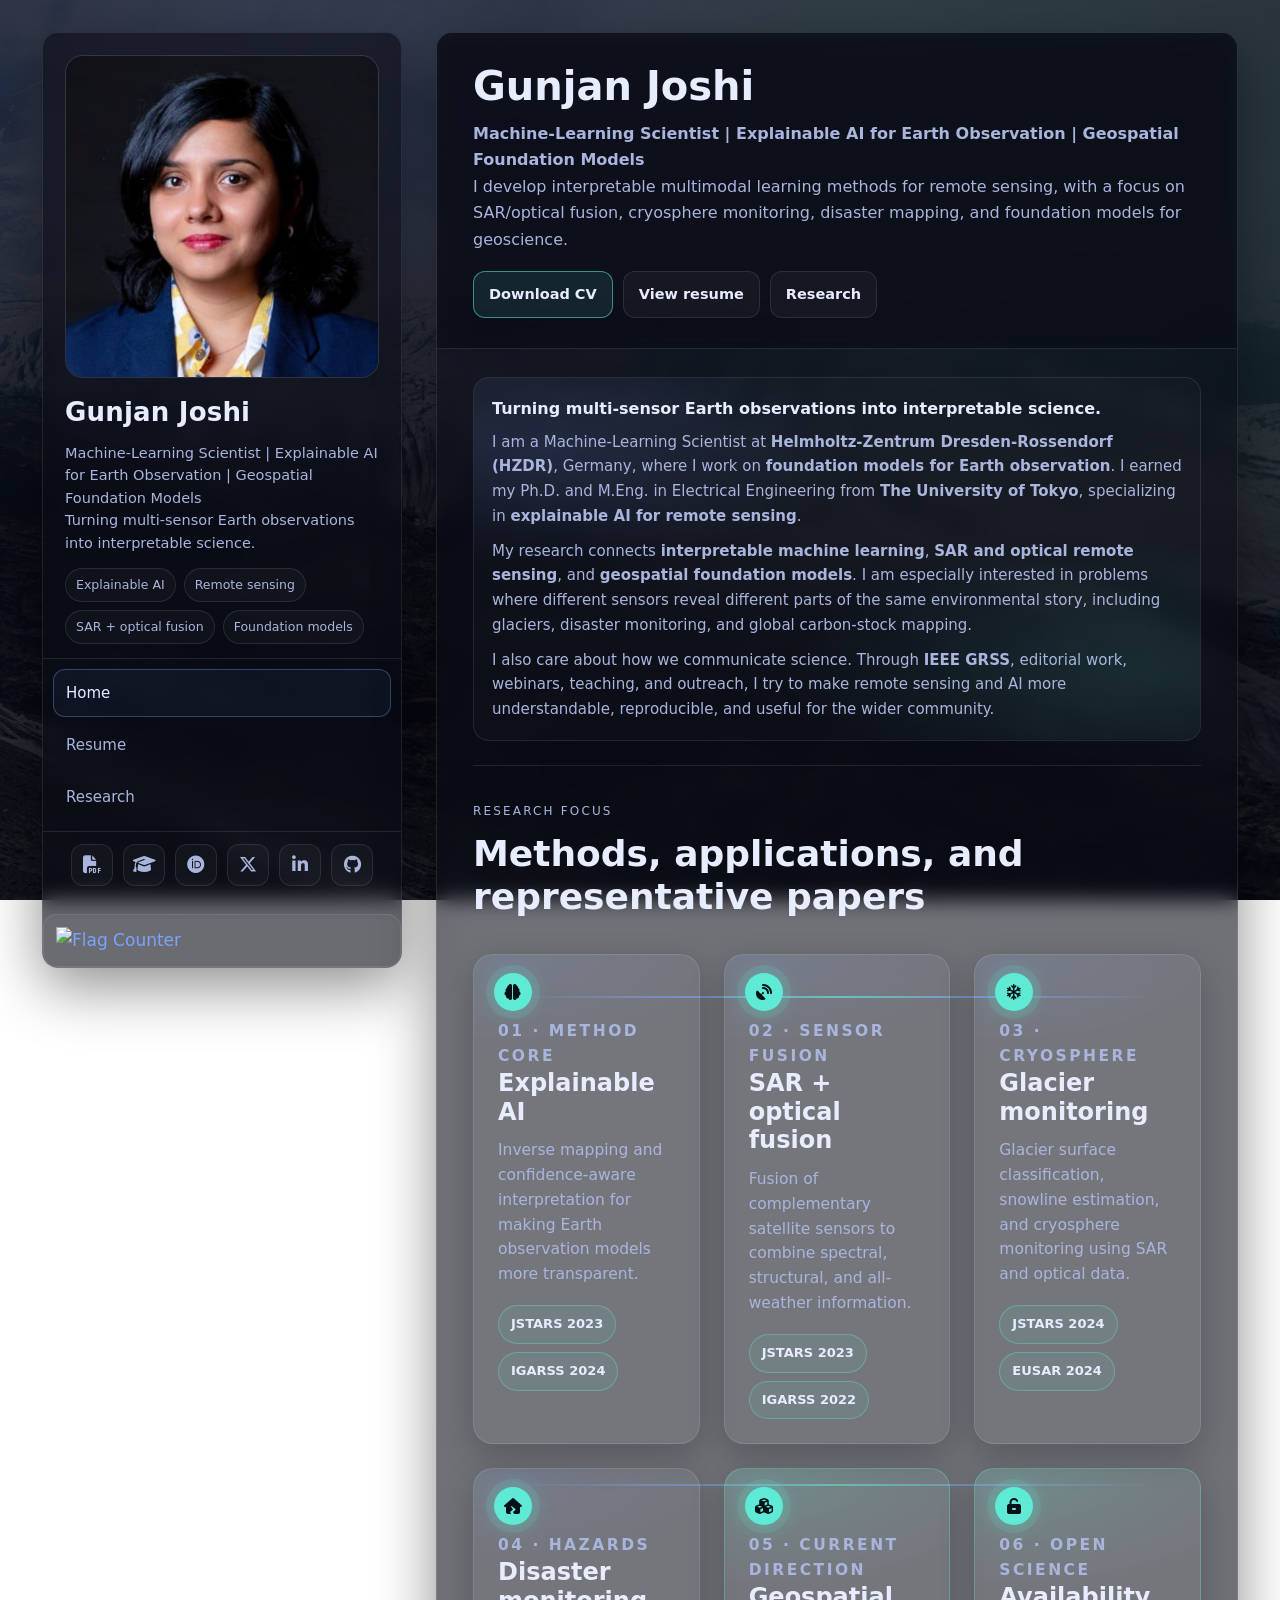
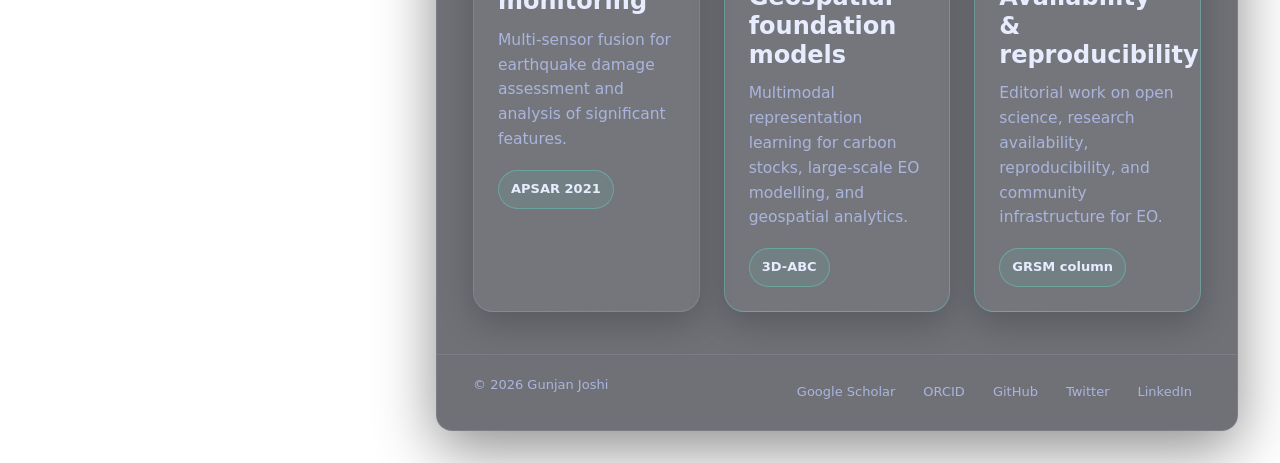
==== index.html @ 00350929 "Update experience section heading and content" ====
<!doctype html>
<html lang="en">
<head>
  <meta charset="utf-8"/>
  <meta name="viewport" content="width=device-width, initial-scale=1"/>
  <title>Gunjan Joshi</title>
  <meta name="description" content="Gunjan Joshi — Machine-learning scientist working on explainable AI, multimodal remote sensing, SAR/optical fusion, cryosphere monitoring, and geospatial foundation models."/>

  <meta property="og:type" content="website">
  <meta property="og:url" content="https://joshigunjan.github.io/">
  <meta property="og:title" content="Gunjan Joshi">
  <meta property="og:description" content="Machine-learning scientist at HZDR working on explainable AI, SAR/optical fusion, and geospatial foundation models for Earth observation.">
  <meta property="og:image" content="https://joshigunjan.github.io/assets/img/og-card.png">

  <meta name="twitter:card" content="summary_large_image">
  <meta name="twitter:title" content="Gunjan Joshi">
  <meta name="twitter:description" content="Explainable AI, SAR + optical fusion, and foundation models for Earth observation.">
  <meta name="twitter:image" content="https://joshigunjan.github.io/assets/img/og-card.png">
  <meta name="twitter:site" content="@gunjanjoshi882">

  <link rel="stylesheet" href="assets/css/style.css"/>

  <!-- Icons -->
    <link
  rel="stylesheet"
  href="https://cdnjs.cloudflare.com/ajax/libs/font-awesome/6.5.2/css/all.min.css"
  />

  <style>
    .side-links.icon-row {
      justify-content: center;
      gap: 10px;
    }

    .icon-btn.icon-only {
      width: 42px;
      height: 42px;
      padding: 0;
      justify-content: center;
      font-size: 18px;
    }

    .icon-btn.icon-only .sr-only {
      position: absolute;
      width: 1px;
      height: 1px;
      padding: 0;
      margin: -1px;
      overflow: hidden;
      clip: rect(0, 0, 0, 0);
      white-space: nowrap;
      border: 0;
    }
  </style>
</head>

<body>
  <div class="container">
    <div class="layout">

      <aside class="sidebar">
        <div class="side-top">
          <img class="avatar" src="assets/img/Gunjan-Joshi-2.png" alt="Gunjan Joshi profile photo"/>

          <h2 class="name">Gunjan Joshi</h2>

          <p class="tagline">
            Machine-Learning Scientist | Explainable AI for Earth Observation | Geospatial Foundation Models<br/>
            Turning multi-sensor Earth observations into interpretable science.
          </p>

          <div class="badges">
            <span class="badge">Explainable AI</span>
            <span class="badge">Remote sensing</span>
            <span class="badge">SAR + optical fusion</span>
            <span class="badge">Foundation models</span>
          </div>
        </div>

        <nav class="nav" aria-label="Primary">
          <a class="active" href="index.html">Home</a>
          <a href="resume.html">Resume</a>
          <a href="research.html">Research</a>
        </nav>

        <div class="side-links icon-row">
          <a class="icon-btn icon-only" href="assets/GunjanJoshi_CV.pdf" target="_blank" rel="noopener" aria-label="CV" title="CV">
            <i class="fa-solid fa-file-pdf" aria-hidden="true"></i>
            <span class="sr-only">CV</span>
          </a>

          <a class="icon-btn icon-only" href="https://scholar.google.com/citations?user=6i-Npr0AAAAJ&hl=en" target="_blank" rel="noopener" aria-label="Google Scholar" title="Google Scholar">
            <i class="fa-solid fa-graduation-cap" aria-hidden="true"></i>
            <span class="sr-only">Google Scholar</span>
          </a>

          <a class="icon-btn icon-only" href="https://orcid.org/0000-0001-6092-1408" target="_blank" rel="noopener" aria-label="ORCID" title="ORCID">
            <i class="fa-brands fa-orcid" aria-hidden="true"></i>
            <span class="sr-only">ORCID</span>
          </a>

          <a class="icon-btn icon-only" href="https://twitter.com/gunjanjoshi882" target="_blank" rel="noopener" aria-label="X / Twitter" title="X / Twitter">
            <i class="fa-brands fa-x-twitter" aria-hidden="true"></i>
            <span class="sr-only">X / Twitter</span>
          </a>

          <a class="icon-btn icon-only" href="https://www.linkedin.com/in/gunjan-joshi-793603197/" target="_blank" rel="noopener" aria-label="LinkedIn" title="LinkedIn">
            <i class="fa-brands fa-linkedin-in" aria-hidden="true"></i>
            <span class="sr-only">LinkedIn</span>
          </a>

          <a class="icon-btn icon-only" href="https://github.com/joshigunjan" target="_blank" rel="noopener" aria-label="GitHub" title="GitHub">
            <i class="fa-brands fa-github" aria-hidden="true"></i>
            <span class="sr-only">GitHub</span>
          </a>
        </div>

        <!-- Flag counter retained -->
        <div style="margin-top:10px; padding:12px; border-radius:14px; border:1px solid var(--border); background:rgba(255,255,255,.03); overflow:auto;">
          <a href="https://info.flagcounter.com/4ujz" target="_blank" rel="noopener">
            <img
              src="https://s05.flagcounter.com/count2/4ujz/bg_13151F/txt_D6D6D6/border_13151F/columns_4/maxflags_30/viewers_0/labels_0/pageviews_0/flags_0/percent_0/"
              alt="Flag Counter"
              style="display:block; border:0; max-width:100%; height:auto;"
            >
          </a>
        </div>
      </aside>

      <main class="main">
        <header class="header">
          <h1>Gunjan Joshi</h1>

          <p>
            <strong>Machine-Learning Scientist | Explainable AI for Earth Observation | Geospatial Foundation Models</strong><br/>
            I develop interpretable multimodal learning methods for remote sensing, with a focus on SAR/optical fusion, cryosphere monitoring, disaster mapping, and foundation models for geoscience.
          </p>

          <div class="actions">
            <a class="btn primary" href="assets/GunjanJoshi_CV.pdf" target="_blank" rel="noopener">Download CV</a>
            <a class="btn" href="resume.html">View resume</a>
            <a class="btn" href="research.html">Research</a>
          </div>
        </header>

        <div class="content">

          <div class="quote">
            <p class="q">Turning multi-sensor Earth observations into interpretable science.</p>

            <p class="sub" style="margin:0 0 10px 0">
              I am a Machine-Learning Scientist at <strong>Helmholtz-Zentrum Dresden-Rossendorf (HZDR)</strong>, Germany, where I work on
              <strong>foundation models for Earth observation</strong>. I earned my Ph.D. and M.Eng. in Electrical Engineering from
              <strong>The University of Tokyo</strong>, specializing in <strong>explainable AI for remote sensing</strong>.
            </p>

            <p class="sub" style="margin:0 0 10px 0">
              My research connects <strong>interpretable machine learning</strong>, <strong>SAR and optical remote sensing</strong>,
              and <strong>geospatial foundation models</strong>. I am especially interested in problems where different sensors reveal
              different parts of the same environmental story, including glaciers, disaster monitoring, and global carbon-stock mapping.
            </p>

            <p class="sub" style="margin:0">
              I also care about how we communicate science. Through <strong>IEEE GRSS</strong>, editorial work, webinars, teaching,
              and outreach, I try to make remote sensing and AI more understandable, reproducible, and useful for the wider community.
            </p>
          </div>

          <div class="hr"></div>

         <section class="experience-section" aria-labelledby="experience-title">
<div class="section-heading-row">
  <div>
    <p class="kicker">Research focus</p>
    <h2 id="experience-title" class="section-title-sm">
      Methods, applications, and representative papers
    </h2>
  </div>
</div>

  <div class="research-flow">

    <article class="research-node">
      <div class="node-icon">
        <i class="fa-solid fa-brain" aria-hidden="true"></i>
      </div>
      <p class="experience-step">01 · Method core</p>
      <h3>Explainable AI</h3>
      <p>
        Inverse mapping and confidence-aware interpretation for making Earth observation models more transparent.
      </p>
      <div class="paper-links">
        <a href="https://doi.org/10.1109/JSTARS.2023.3308049" target="_blank" rel="noopener">JSTARS 2023</a>
        <a href="https://doi.org/10.1109/IGARSS53475.2024.10640643" target="_blank" rel="noopener">IGARSS 2024</a>
      </div>
    </article>

    <article class="research-node">
      <div class="node-icon">
        <i class="fa-solid fa-satellite-dish" aria-hidden="true"></i>
      </div>
      <p class="experience-step">02 · Sensor fusion</p>
      <h3>SAR + optical fusion</h3>
      <p>
        Fusion of complementary satellite sensors to combine spectral, structural, and all-weather information.
      </p>
      <div class="paper-links">
        <a href="https://doi.org/10.1109/JSTARS.2023.3247788" target="_blank" rel="noopener">JSTARS 2023</a>
        <a href="https://doi.org/10.1109/IGARSS46834.2022.9884409" target="_blank" rel="noopener">IGARSS 2022</a>
      </div>
    </article>

    <article class="research-node">
      <div class="node-icon">
        <i class="fa-regular fa-snowflake" aria-hidden="true"></i>
      </div>
      <p class="experience-step">03 · Cryosphere</p>
      <h3>Glacier monitoring</h3>
      <p>
        Glacier surface classification, snowline estimation, and cryosphere monitoring using SAR and optical data.
      </p>
      <div class="paper-links">
        <a href="https://doi.org/10.1109/JSTARS.2024.3454789" target="_blank" rel="noopener">JSTARS 2024</a>
        <a href="https://ieeexplore.ieee.org/document/10659607" target="_blank" rel="noopener">EUSAR 2024</a>
      </div>
    </article>

    <article class="research-node">
      <div class="node-icon">
        <i class="fa-solid fa-house-crack" aria-hidden="true"></i>
      </div>
      <p class="experience-step">04 · Hazards</p>
      <h3>Disaster monitoring</h3>
      <p>
        Multi-sensor fusion for earthquake damage assessment and analysis of significant features.
      </p>
      <div class="paper-links">
        <a href="https://doi.org/10.1109/APSAR52370.2021.9688438" target="_blank" rel="noopener">APSAR 2021</a>
      </div>
    </article>

    <article class="research-node featured">
      <div class="node-icon">
        <i class="fa-solid fa-cubes" aria-hidden="true"></i>
      </div>
      <p class="experience-step">05 · Current direction</p>
      <h3>Geospatial foundation models</h3>
      <p>
        Multimodal representation learning for carbon stocks, large-scale EO modelling, and geospatial analytics.
      </p>
      <div class="paper-links">
        <a href="https://doi.org/10.1109/IGARSS55030.2025.11242519" target="_blank" rel="noopener">3D-ABC</a>
      </div>
    </article>

    <article class="research-node featured">
      <div class="node-icon">
        <i class="fa-solid fa-unlock-keyhole" aria-hidden="true"></i>
      </div>
      <p class="experience-step">06 · Open science</p>
      <h3>Availability & reproducibility</h3>
      <p>
        Editorial work on open science, research availability, reproducibility, and community infrastructure for EO.
      </p>
      <div class="paper-links">
        <a href="https://ieeexplore.ieee.org/stamp/stamp.jsp?arnumber=11489089" target="_blank" rel="noopener">GRSM column</a>
      </div>
    </article>

  </div>
</section>

        </div>

        <div class="footer">
          <span>© 2026 Gunjan Joshi</span>

          <div class="links">
            <a href="https://scholar.google.com/citations?user=6i-Npr0AAAAJ&hl=en" target="_blank" rel="noopener">Google Scholar</a>
            <a href="https://orcid.org/0000-0001-6092-1408" target="_blank" rel="noopener">ORCID</a>
            <a href="https://github.com/joshigunjan" target="_blank" rel="noopener">GitHub</a>
            <a href="https://twitter.com/gunjanjoshi882" target="_blank" rel="noopener">Twitter</a>
            <a href="https://www.linkedin.com/in/gunjan-joshi-793603197/" target="_blank" rel="noopener">LinkedIn</a>
          </div>
        </div>
      </main>

    </div>
  </div>

  <script src="assets/js/main.js"></script>
</body>
</html>
---- assets/css/style.css ----
:root{
  --bg:#0b1020;
  --text:#e7ecff;
  --muted:#aab5dd;
  --card: rgba(255,255,255,.03);
  --border: rgba(231,236,255,.10);

  /* Current site accents */
  --accent:#7aa2ff;   /* blue */
  --accent2:#5eead4;  /* teal */
  --shadow: 0 18px 60px rgba(0,0,0,.45);
  --radius:16px;
}

*{box-sizing:border-box}
html{scroll-behavior:smooth}

body{
  margin:0;
  font-family: ui-sans-serif, system-ui, -apple-system, Segoe UI, Roboto, Helvetica, Arial;
  color:var(--text);
  font-size:17px;
  line-height:1.6;

  /* Background image + dark overlay */
  background:
    radial-gradient(1200px 800px at 25% 10%, rgba(122,162,255,.18), transparent 55%),
    radial-gradient(1000px 800px at 80% 20%, rgba(94,234,212,.14), transparent 60%),
    linear-gradient(rgba(5,7,15,.84), rgba(5,7,15,.86)),
    url("../img/aerial-shot-swiss-alps.jpg");

  background-size: cover;
  background-position: center;
  background-attachment: fixed;
}

a{color:var(--accent); text-decoration:none}
a:hover{color:var(--text)}
small{color:var(--muted)}

.container{
  max-width: 1500px;
  margin: 0 auto;
  padding: 32px 42px;
}

.layout{
  display:grid;
  grid-template-columns: 360px minmax(0, 1fr);
  gap: 34px;
  align-items:start;
}

/* Mobile layout + fix the stacking/blur inconsistency */
@media (max-width: 980px){
  body{background-attachment: scroll;}
  .container{padding: 18px;}
  .layout{grid-template-columns: 1fr}

  .main{
    position: relative;
    z-index: 2;
    background: rgba(10,12,22,.72);
  }

  .sidebar{
    position: sticky;
    z-index: 1;
  }
}

.sidebar{
  position: sticky;
  top: 18px;
  border:1px solid var(--border);
  background: rgba(10,12,22,.62);
  -webkit-backdrop-filter: blur(10px);
  backdrop-filter: blur(10px);
  border-radius: var(--radius);
  box-shadow: var(--shadow);
  overflow:hidden;
}

.side-top{
  padding: 22px 22px 14px 22px;
  border-bottom: 1px solid var(--border);
}

.avatar{
  width: 100%;
  border-radius: 18px;
  border: 1px solid var(--border);
  background: rgba(255,255,255,.03);
  display:block;
}

.name{
  margin: 14px 0 0 0;
  font-size: 26px;
  letter-spacing: .2px;
}

.tagline{
  margin: 8px 0 0 0;
  color: var(--muted);
  font-size: 14.5px;
  line-height:1.55;
}

.badges{
  margin-top: 14px;
  display:flex;
  flex-wrap:wrap;
  gap: 8px;
}

.badge{
  font-size: 12.5px;
  padding: 6px 10px;
  border-radius: 999px;
  border:1px solid var(--border);
  color: var(--muted);
  background: rgba(255,255,255,.03);
}

.nav{
  display:flex;
  flex-direction:column;
  padding: 10px;
  gap: 4px;
}

.nav a{
  padding: 11px 12px;
  border-radius: 12px;
  color: var(--muted);
  border:1px solid transparent;
  font-size:15px;
}

.nav a.active,
.nav a:hover{
  color: var(--text);
  border-color: rgba(122,162,255,.35);
  background: rgba(122,162,255,.06);
}

.side-links{
  padding: 12px 16px 18px 16px;
  border-top:1px solid var(--border);
  display:flex;
  flex-wrap:wrap;
  gap:10px;
  align-items:center;
  justify-content:space-between;
}

.side-links.icon-row{
  justify-content:center;
  gap:10px;
}

.icon-btn{
  display:inline-flex;
  align-items:center;
  gap:8px;
  padding: 9px 10px;
  border-radius: 12px;
  border:1px solid var(--border);
  background: rgba(255,255,255,.03);
  color: var(--muted);
  font-size: 13px;
}

.icon-btn:hover{
  color:var(--text);
  border-color: rgba(122,162,255,.35);
  background: rgba(122,162,255,.06);
}

.icon-btn.icon-only{
  width:42px;
  height:42px;
  padding:0;
  justify-content:center;
  font-size:18px;
}

.icon-btn.icon-only .sr-only{
  position:absolute;
  width:1px;
  height:1px;
  padding:0;
  margin:-1px;
  overflow:hidden;
  clip:rect(0, 0, 0, 0);
  white-space:nowrap;
  border:0;
}

.main{
  border:1px solid var(--border);
  background: rgba(10,12,22,.58);
  -webkit-backdrop-filter: blur(10px);
  backdrop-filter: blur(10px);
  border-radius: var(--radius);
  box-shadow: var(--shadow);
  overflow:hidden;
}

.header{
  padding: 30px 36px;
  border-bottom: 1px solid var(--border);
  background: rgba(10,12,22,.35);
  -webkit-backdrop-filter: blur(10px);
  backdrop-filter: blur(10px);
}

.header h1{
  margin:0;
  font-size: 40px;
  line-height:1.15;
}

.header p{
  margin: 12px 0 0 0;
  color: var(--muted);
  max-width: 82ch;
  font-size:16px;
  line-height:1.65;
}

.actions{
  margin-top: 18px;
  display:flex;
  flex-wrap:wrap;
  gap:10px;
}

.btn{
  display:inline-flex;
  align-items:center;
  justify-content:center;
  padding: 11px 15px;
  border-radius: 12px;
  border: 1px solid var(--border);
  color: var(--text);
  background: rgba(255,255,255,.04);
  font-weight: 700;
  font-size: 14.5px;
}

.btn.primary{
  border-color: rgba(94,234,212,.55);
  background: rgba(94,234,212,.10);
}

.btn:hover{transform: translateY(-1px)}
.btn:active{transform: translateY(0)}

.content{
  padding: 28px 36px 38px 36px;
}

.section-title{
  font-size: 30px;
  margin: 0;
  color: var(--text);
  letter-spacing: .2px;
}

.kicker{
  color: var(--muted);
  font-size: 12px;
  letter-spacing: .18em;
  text-transform: uppercase;
}

.hr{
  border:0;
  border-top: 1px solid var(--border);
  margin: 24px 0;
}

/* Resume header row */
.resume-top{
  display:flex;
  align-items:flex-start;
  justify-content:space-between;
  gap: 12px;
  flex-wrap:wrap;
  margin-bottom: 12px;
}

/* Legacy two-column resume grid */
.resume-grid{
  display:grid;
  grid-template-columns: 1fr 1fr;
  gap: 34px;
  align-items:start;
}

@media (max-width: 980px){
  .resume-grid{grid-template-columns: 1fr}
}

.block h2{
  font-size: 30px;
  margin: 18px 0 12px 0;
}

.timeline{
  position: relative;
  padding-left: 18px;
}

.timeline:before{
  content:"";
  position:absolute;
  left: 6px;
  top: 6px;
  bottom: 6px;
  width: 1px;
  background: rgba(255,255,255,.18);
}

.item{
  position: relative;
  padding-left: 22px;
  margin: 18px 0 26px 0;
}

.dot{
  position:absolute;
  left: -2px;
  top: 6px;
  width: 12px;
  height: 12px;
  border-radius: 999px;
  background: var(--accent2);
  box-shadow: 0 0 0 6px rgba(94,234,212,.10);
}

.role{
  margin: 0;
  font-size: 15px;
  letter-spacing: .06em;
  text-transform: uppercase;
  color: var(--accent2);
  font-weight: 800;
}

.date{
  display:inline-block;
  margin-top: 10px;
  padding: 6px 10px;
  border-radius: 10px;
  background: rgba(255,255,255,.06);
  border: 1px solid rgba(255,255,255,.10);
  color: var(--text);
  font-size: 13px;
  font-weight: 700;
}

.desc{
  margin: 12px 0 0 0;
  color: var(--text);
  font-size: 15px;
}

.desc em{
  color: var(--text);
  font-style: italic;
  font-weight: 600;
}

.muted{color: var(--muted);}
.label{color: var(--text); font-weight: 800;}
.subtle{color: var(--muted); font-size: 14px;}

.bullets{
  margin: 10px 0 0 18px;
  color: var(--text);
}

.bullets li{
  margin: 6px 0;
  color: var(--text);
}

.bullets li span{color: var(--muted);}

.footer{
  padding: 20px 36px;
  border-top:1px solid var(--border);
  color: var(--muted);
  font-size: 13px;
  display:flex;
  justify-content:space-between;
  gap: 10px;
  flex-wrap:wrap;
}

.footer .links{
  display:flex;
  gap: 10px;
  flex-wrap:wrap;
  align-items:center;
}

.footer .links a{
  color: var(--muted);
  border:1px solid transparent;
  padding: 6px 8px;
  border-radius: 10px;
}

.footer .links a:hover{
  color: var(--text);
  border-color: rgba(122,162,255,.30);
  background: rgba(122,162,255,.06);
}

/* Filter chips for research */
.chip{
  cursor:pointer;
  user-select:none;
  padding: 10px 14px;
  border-radius: 999px;
  border: 1px solid var(--border);
  color: var(--muted);
  background: rgba(255,255,255,.03);
  font-weight: 800;
  font-size: 13px;
}

.chip.active{
  color: var(--text);
  border-color: rgba(94,234,212,.55);
  background: rgba(94,234,212,.10);
}

/* Resume layout updates */
.resume-stack{
  display:flex;
  flex-direction:column;
  gap: 22px;
}

.section-block{
  padding-top: 6px;
}

.section-block h2{
  font-size: 30px;
  margin: 12px 0 12px 0;
}

/* Tabs */
.tabbar{
  display:flex;
  flex-wrap:wrap;
  gap: 10px;
  margin: 10px 0 14px 0;
}

.tab{
  cursor:pointer;
  user-select:none;
  padding: 10px 14px;
  border-radius: 999px;
  border: 1px solid var(--border);
  color: var(--muted);
  background: rgba(255,255,255,.03);
  font-weight: 800;
  font-size: 13px;
}

.tab.active{
  color: var(--text);
  border-color: rgba(94,234,212,.55);
  background: rgba(94,234,212,.10);
}

/* Pop-out pills/cards */
.pillgrid{
  display:grid;
  grid-template-columns: repeat(2, minmax(0, 1fr));
  gap: 12px;
}

@media (max-width: 820px){
  .pillgrid{grid-template-columns: 1fr}
}

.pill{
  border: 1px solid var(--border);
  background: rgba(255,255,255,.03);
  border-radius: 14px;
  padding: 12px 12px;
  transition: transform .15s ease, border-color .15s ease, background .15s ease, box-shadow .15s ease;
}

.pill:hover{
  transform: translateY(-3px);
  border-color: rgba(122,162,255,.35);
  background: rgba(122,162,255,.06);
  box-shadow: 0 12px 36px rgba(0,0,0,.35);
}

.pill-title{
  margin: 0 0 4px 0;
  font-weight: 900;
  color: var(--text);
  font-size: 14px;
}

.pill-meta{
  margin: 0;
  color: var(--muted);
  font-size: 13px;
}

/* Home page intro block */
.quote{
  border: 1px solid var(--border);
  background: rgba(255,255,255,.02);
  border-radius: 16px;
  padding: 18px 18px;
  position: relative;
  overflow:hidden;
}

.quote:before{
  content:"";
  position:absolute;
  inset:-2px;
  background: radial-gradient(600px 220px at 10% 20%, rgba(122,162,255,.16), transparent 55%),
              radial-gradient(600px 220px at 90% 80%, rgba(94,234,212,.12), transparent 60%);
  opacity: .9;
  pointer-events:none;
}

.quote > *{position:relative}

.quote .q{
  margin:0 0 8px 0;
  font-size: 16px;
  color: var(--text);
  font-weight: 800;
}

.quote .sub{
  margin: 8px 0 0 0;
  color: var(--muted);
  font-size: 15px;
  line-height:1.65;
}

/* KPI cards */
.kpi{
  display:grid;
  grid-template-columns: repeat(3, minmax(0,1fr));
  gap: 12px;
  margin-top: 14px;
}

@media (max-width: 900px){
  .kpi{grid-template-columns: 1fr}
}

.kpi .pill{padding: 14px 14px;}

.kpi .num{
  margin:0;
  font-size: 20px;
  font-weight: 900;
  letter-spacing:.2px;
}

.kpi .lbl{
  margin: 4px 0 0 0;
  color: var(--muted);
  font-size: 13px;
}

/* Diagram */
.diagram-wrap{
  margin: 12px 0 16px 0;
  border: 1px solid var(--border);
  background: rgba(255,255,255,.02);
  border-radius: 16px;
  overflow:hidden;
}

.diagram-wrap img{
  display:block;
  width: 100%;
  height: auto;
}

.diagram-cap{
  padding: 10px 12px 12px 12px;
  color: var(--muted);
  font-size: 13px;
  border-top: 1px solid var(--border);
}

/* Publications */
.me{
  color: var(--accent2);
  font-weight: 900;
}

.pub-authors{
  margin:0 0 6px 0;
  font-size: 13px;
  color: var(--muted);
}

.pub-mini-sep{
  color: var(--muted);
  font-weight: 600;
}

.pub-mini{
  font-size: 12px;
  font-weight: 700;
  color: var(--accent2);
  text-decoration: none;
  border: 1px solid rgba(231,236,255,0.14);
  padding: 2px 8px;
  border-radius: 999px;
  margin-left: 6px;
  background: rgba(255,255,255,0.02);
}

.pub-mini:hover{
  text-decoration: underline;
}

/* =========================================================
   Research threads / connected paper cards
   ========================================================= */

.section-heading-row{
  display:flex;
  align-items:flex-end;
  justify-content:space-between;
  gap:18px;
  margin-bottom:22px;
}

.section-title-sm{
  margin:4px 0 0 0;
  font-size:36px;
  line-height:1.18;
  max-width:760px;
}

.section-note{
  margin:0;
  max-width:40ch;
  color:var(--muted);
  font-size:16px;
  line-height:1.6;
}

.experience-section{
  margin-top:4px;
}

.research-flow{
  position:relative;
  display:grid;
  grid-template-columns:repeat(3, minmax(0, 1fr));
  gap:24px;
  padding:14px 0 4px 0;
}

/* Main connection spine */
.research-flow::before{
  content:"";
  position:absolute;
  left:8%;
  right:8%;
  top:56px;
  height:2px;
  background:linear-gradient(
    90deg,
    rgba(122,162,255,.05),
    rgba(122,162,255,.55),
    rgba(94,234,212,.65),
    rgba(122,162,255,.55),
    rgba(122,162,255,.05)
  );
  z-index:0;
}

/* Second-row connection spine */
.research-flow::after{
  content:"";
  position:absolute;
  left:8%;
  right:8%;
  top:calc(50% + 56px);
  height:2px;
  background:linear-gradient(
    90deg,
    rgba(122,162,255,.05),
    rgba(122,162,255,.45),
    rgba(94,234,212,.55),
    rgba(122,162,255,.45),
    rgba(122,162,255,.05)
  );
  z-index:0;
}

.research-node{
  position:relative;
  z-index:1;
  min-height:310px;
  border:1px solid rgba(231,236,255,.12);
  background:
    radial-gradient(420px 180px at 15% 0%, rgba(122,162,255,.12), transparent 52%),
    rgba(255,255,255,.035);
  border-radius:20px;
  padding:64px 24px 24px 24px;
  box-shadow:0 12px 34px rgba(0,0,0,.22);
  transition:transform .18s ease, border-color .18s ease, background .18s ease, box-shadow .18s ease;
}

.research-node:hover{
  transform:translateY(-4px);
  border-color:rgba(94,234,212,.45);
  background:
    radial-gradient(420px 180px at 15% 0%, rgba(94,234,212,.15), transparent 52%),
    rgba(255,255,255,.045);
  box-shadow:0 18px 44px rgba(0,0,0,.34);
}

.research-node.featured{
  border-color:rgba(94,234,212,.30);
  background:
    radial-gradient(480px 220px at 18% 0%, rgba(94,234,212,.16), transparent 54%),
    rgba(255,255,255,.04);
}

.node-icon{
  position:absolute;
  top:18px;
  left:20px;
  width:38px;
  height:38px;
  border-radius:999px;
  display:flex;
  align-items:center;
  justify-content:center;
  color:#061018;
  background:var(--accent2);
  box-shadow:
    0 0 0 8px rgba(94,234,212,.12),
    0 0 22px rgba(94,234,212,.30);
  font-size:16px;
}

.experience-step{
  margin:0 0 10px 0;
  color:var(--accent2);
  font-size:11.5px;
  letter-spacing:.16em;
  text-transform:uppercase;
  font-weight:900;
}

.research-node h3{
  margin:0 0 12px 0;
  color:var(--text);
  font-size:24px;
  line-height:1.2;
}

.research-node p{
  margin:0;
  color:var(--muted);
  font-size:15.5px;
  line-height:1.6;
}

.paper-links{
  display:flex;
  flex-wrap:wrap;
  gap:8px;
  margin-top:18px;
}

.paper-links a{
  display:inline-flex;
  align-items:center;
  padding:8px 12px;
  border-radius:999px;
  border:1px solid rgba(94,234,212,.34);
  background:rgba(94,234,212,.08);
  color:var(--text);
  font-size:13px;
  font-weight:800;
}

.paper-links a:hover{
  border-color:rgba(94,234,212,.60);
  background:rgba(94,234,212,.15);
  color:var(--text);
}

/* Mobile layout */
@media (max-width:980px){
  .section-heading-row{
    align-items:flex-start;
    flex-direction:column;
  }

  .section-note{
    max-width:100%;
  }

  .research-flow{
    grid-template-columns:1fr;
    gap:18px;
    padding-left:18px;
  }

  .research-flow::before{
    left:7px;
    right:auto;
    top:24px;
    bottom:24px;
    width:2px;
    height:auto;
    background:linear-gradient(
      180deg,
      rgba(122,162,255,.45),
      rgba(94,234,212,.65),
      rgba(122,162,255,.45)
    );
  }

  .research-flow::after{
    display:none;
  }

  .research-node{
    min-height:auto;
  }

  .node-icon{
    left:-18px;
    top:24px;
  }
}
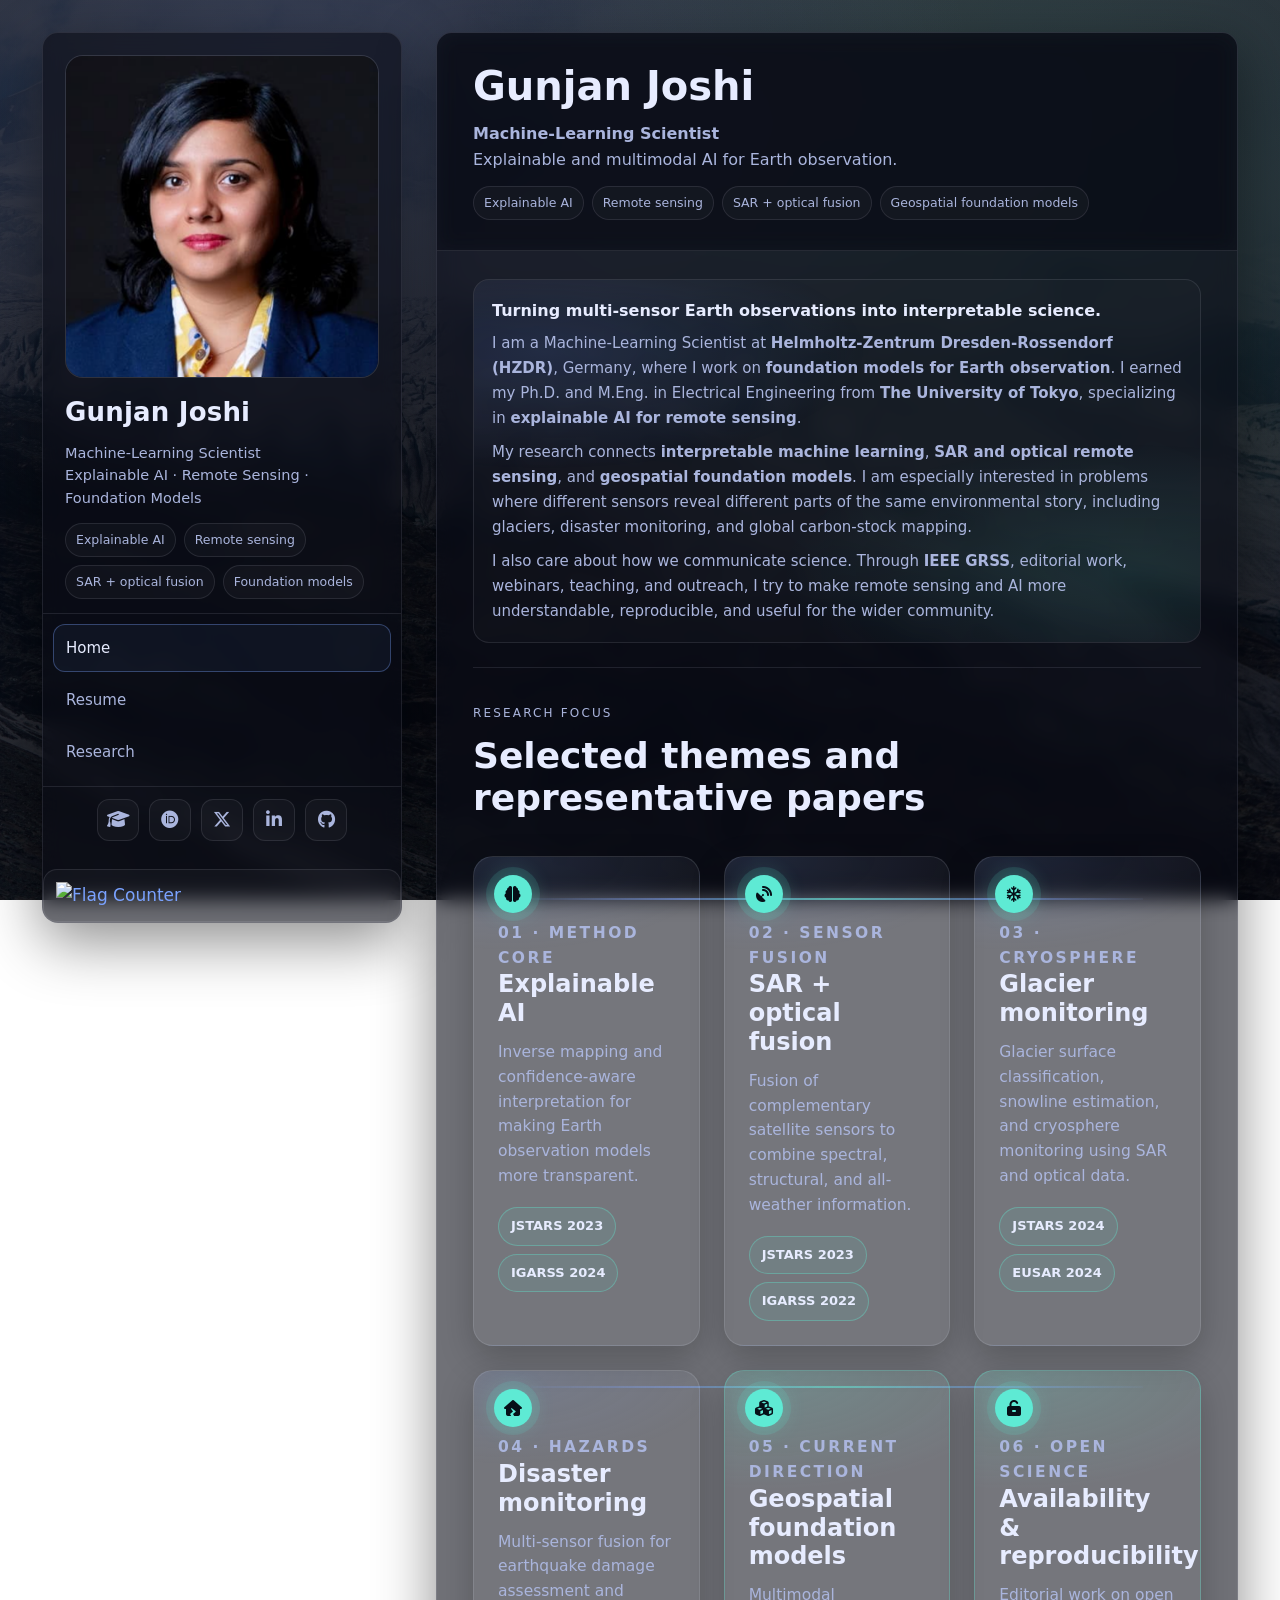
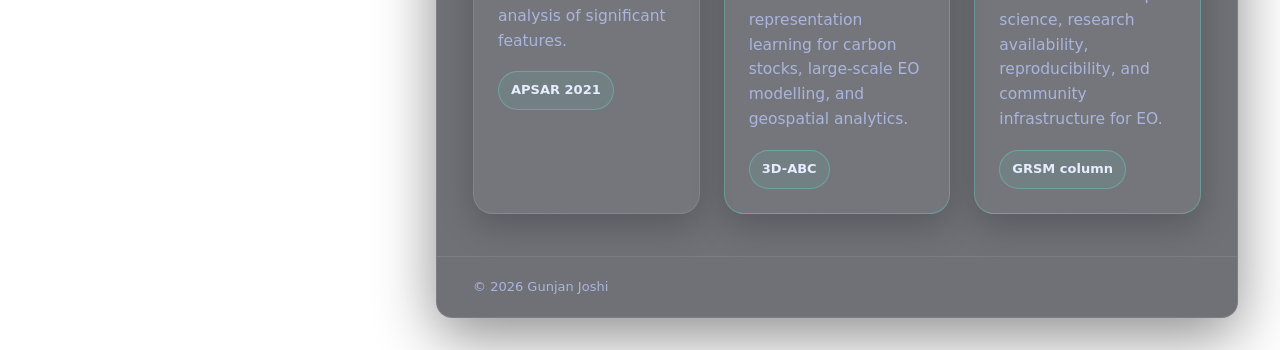
==== commit 40a90de8: "Refactor index.html for improved content and layout Updated the content and structure of the index.h" ====
--- a/index.html
+++ b/index.html
@@ -21,37 +21,10 @@
   <link rel="stylesheet" href="assets/css/style.css"/>
 
   <!-- Icons -->
-    <link
-  rel="stylesheet"
-  href="https://cdnjs.cloudflare.com/ajax/libs/font-awesome/6.5.2/css/all.min.css"
+  <link
+    rel="stylesheet"
+    href="https://cdnjs.cloudflare.com/ajax/libs/font-awesome/6.5.2/css/all.min.css"
   />
-
-  <style>
-    .side-links.icon-row {
-      justify-content: center;
-      gap: 10px;
-    }
-
-    .icon-btn.icon-only {
-      width: 42px;
-      height: 42px;
-      padding: 0;
-      justify-content: center;
-      font-size: 18px;
-    }
-
-    .icon-btn.icon-only .sr-only {
-      position: absolute;
-      width: 1px;
-      height: 1px;
-      padding: 0;
-      margin: -1px;
-      overflow: hidden;
-      clip: rect(0, 0, 0, 0);
-      white-space: nowrap;
-      border: 0;
-    }
-  </style>
 </head>
 
 <body>
@@ -65,8 +38,8 @@
           <h2 class="name">Gunjan Joshi</h2>
 
           <p class="tagline">
-            Machine-Learning Scientist | Explainable AI for Earth Observation | Geospatial Foundation Models<br/>
-            Turning multi-sensor Earth observations into interpretable science.
+            Machine-Learning Scientist<br/>
+            Explainable AI · Remote Sensing · Foundation Models
           </p>
 
           <div class="badges">
@@ -84,11 +57,6 @@
         </nav>
 
         <div class="side-links icon-row">
-          <a class="icon-btn icon-only" href="assets/GunjanJoshi_CV.pdf" target="_blank" rel="noopener" aria-label="CV" title="CV">
-            <i class="fa-solid fa-file-pdf" aria-hidden="true"></i>
-            <span class="sr-only">CV</span>
-          </a>
-
           <a class="icon-btn icon-only" href="https://scholar.google.com/citations?user=6i-Npr0AAAAJ&hl=en" target="_blank" rel="noopener" aria-label="Google Scholar" title="Google Scholar">
             <i class="fa-solid fa-graduation-cap" aria-hidden="true"></i>
             <span class="sr-only">Google Scholar</span>
@@ -132,14 +100,15 @@
           <h1>Gunjan Joshi</h1>
 
           <p>
-            <strong>Machine-Learning Scientist | Explainable AI for Earth Observation | Geospatial Foundation Models</strong><br/>
-            I develop interpretable multimodal learning methods for remote sensing, with a focus on SAR/optical fusion, cryosphere monitoring, disaster mapping, and foundation models for geoscience.
+            <strong>Machine-Learning Scientist</strong><br/>
+            Explainable and multimodal AI for Earth observation.
           </p>
 
-          <div class="actions">
-            <a class="btn primary" href="assets/GunjanJoshi_CV.pdf" target="_blank" rel="noopener">Download CV</a>
-            <a class="btn" href="resume.html">View resume</a>
-            <a class="btn" href="research.html">Research</a>
+          <div class="badges" style="margin-top:12px">
+            <span class="badge">Explainable AI</span>
+            <span class="badge">Remote sensing</span>
+            <span class="badge">SAR + optical fusion</span>
+            <span class="badge">Geospatial foundation models</span>
           </div>
         </header>
 
@@ -168,120 +137,112 @@
 
           <div class="hr"></div>
 
-         <section class="experience-section" aria-labelledby="experience-title">
-<div class="section-heading-row">
-  <div>
-    <p class="kicker">Research focus</p>
-    <h2 id="experience-title" class="section-title-sm">
-      Methods, applications, and representative papers
-    </h2>
-  </div>
-</div>
-
-  <div class="research-flow">
-
-    <article class="research-node">
-      <div class="node-icon">
-        <i class="fa-solid fa-brain" aria-hidden="true"></i>
-      </div>
-      <p class="experience-step">01 · Method core</p>
-      <h3>Explainable AI</h3>
-      <p>
-        Inverse mapping and confidence-aware interpretation for making Earth observation models more transparent.
-      </p>
-      <div class="paper-links">
-        <a href="https://doi.org/10.1109/JSTARS.2023.3308049" target="_blank" rel="noopener">JSTARS 2023</a>
-        <a href="https://doi.org/10.1109/IGARSS53475.2024.10640643" target="_blank" rel="noopener">IGARSS 2024</a>
-      </div>
-    </article>
-
-    <article class="research-node">
-      <div class="node-icon">
-        <i class="fa-solid fa-satellite-dish" aria-hidden="true"></i>
-      </div>
-      <p class="experience-step">02 · Sensor fusion</p>
-      <h3>SAR + optical fusion</h3>
-      <p>
-        Fusion of complementary satellite sensors to combine spectral, structural, and all-weather information.
-      </p>
-      <div class="paper-links">
-        <a href="https://doi.org/10.1109/JSTARS.2023.3247788" target="_blank" rel="noopener">JSTARS 2023</a>
-        <a href="https://doi.org/10.1109/IGARSS46834.2022.9884409" target="_blank" rel="noopener">IGARSS 2022</a>
-      </div>
-    </article>
-
-    <article class="research-node">
-      <div class="node-icon">
-        <i class="fa-regular fa-snowflake" aria-hidden="true"></i>
-      </div>
-      <p class="experience-step">03 · Cryosphere</p>
-      <h3>Glacier monitoring</h3>
-      <p>
-        Glacier surface classification, snowline estimation, and cryosphere monitoring using SAR and optical data.
-      </p>
-      <div class="paper-links">
-        <a href="https://doi.org/10.1109/JSTARS.2024.3454789" target="_blank" rel="noopener">JSTARS 2024</a>
-        <a href="https://ieeexplore.ieee.org/document/10659607" target="_blank" rel="noopener">EUSAR 2024</a>
-      </div>
-    </article>
-
-    <article class="research-node">
-      <div class="node-icon">
-        <i class="fa-solid fa-house-crack" aria-hidden="true"></i>
-      </div>
-      <p class="experience-step">04 · Hazards</p>
-      <h3>Disaster monitoring</h3>
-      <p>
-        Multi-sensor fusion for earthquake damage assessment and analysis of significant features.
-      </p>
-      <div class="paper-links">
-        <a href="https://doi.org/10.1109/APSAR52370.2021.9688438" target="_blank" rel="noopener">APSAR 2021</a>
-      </div>
-    </article>
-
-    <article class="research-node featured">
-      <div class="node-icon">
-        <i class="fa-solid fa-cubes" aria-hidden="true"></i>
-      </div>
-      <p class="experience-step">05 · Current direction</p>
-      <h3>Geospatial foundation models</h3>
-      <p>
-        Multimodal representation learning for carbon stocks, large-scale EO modelling, and geospatial analytics.
-      </p>
-      <div class="paper-links">
-        <a href="https://doi.org/10.1109/IGARSS55030.2025.11242519" target="_blank" rel="noopener">3D-ABC</a>
-      </div>
-    </article>
-
-    <article class="research-node featured">
-      <div class="node-icon">
-        <i class="fa-solid fa-unlock-keyhole" aria-hidden="true"></i>
-      </div>
-      <p class="experience-step">06 · Open science</p>
-      <h3>Availability & reproducibility</h3>
-      <p>
-        Editorial work on open science, research availability, reproducibility, and community infrastructure for EO.
-      </p>
-      <div class="paper-links">
-        <a href="https://ieeexplore.ieee.org/stamp/stamp.jsp?arnumber=11489089" target="_blank" rel="noopener">GRSM column</a>
-      </div>
-    </article>
-
-  </div>
-</section>
+          <section class="experience-section" aria-labelledby="experience-title">
+            <div class="section-heading-row">
+              <div>
+                <p class="kicker">Research focus</p>
+                <h2 id="experience-title" class="section-title-sm">
+                  Selected themes and representative papers
+                </h2>
+              </div>
+            </div>
+
+            <div class="research-flow">
+
+              <article class="research-node">
+                <div class="node-icon">
+                  <i class="fa-solid fa-brain" aria-hidden="true"></i>
+                </div>
+                <p class="experience-step">01 · Method core</p>
+                <h3>Explainable AI</h3>
+                <p>
+                  Inverse mapping and confidence-aware interpretation for making Earth observation models more transparent.
+                </p>
+                <div class="paper-links">
+                  <a href="https://doi.org/10.1109/JSTARS.2023.3308049" target="_blank" rel="noopener">JSTARS 2023</a>
+                  <a href="https://doi.org/10.1109/IGARSS53475.2024.10640643" target="_blank" rel="noopener">IGARSS 2024</a>
+                </div>
+              </article>
+
+              <article class="research-node">
+                <div class="node-icon">
+                  <i class="fa-solid fa-satellite-dish" aria-hidden="true"></i>
+                </div>
+                <p class="experience-step">02 · Sensor fusion</p>
+                <h3>SAR + optical fusion</h3>
+                <p>
+                  Fusion of complementary satellite sensors to combine spectral, structural, and all-weather information.
+                </p>
+                <div class="paper-links">
+                  <a href="https://doi.org/10.1109/JSTARS.2023.3247788" target="_blank" rel="noopener">JSTARS 2023</a>
+                  <a href="https://doi.org/10.1109/IGARSS46834.2022.9884409" target="_blank" rel="noopener">IGARSS 2022</a>
+                </div>
+              </article>
+
+              <article class="research-node">
+                <div class="node-icon">
+                  <i class="fa-regular fa-snowflake" aria-hidden="true"></i>
+                </div>
+                <p class="experience-step">03 · Cryosphere</p>
+                <h3>Glacier monitoring</h3>
+                <p>
+                  Glacier surface classification, snowline estimation, and cryosphere monitoring using SAR and optical data.
+                </p>
+                <div class="paper-links">
+                  <a href="https://doi.org/10.1109/JSTARS.2024.3454789" target="_blank" rel="noopener">JSTARS 2024</a>
+                  <a href="https://ieeexplore.ieee.org/document/10659607" target="_blank" rel="noopener">EUSAR 2024</a>
+                </div>
+              </article>
+
+              <article class="research-node">
+                <div class="node-icon">
+                  <i class="fa-solid fa-house-crack" aria-hidden="true"></i>
+                </div>
+                <p class="experience-step">04 · Hazards</p>
+                <h3>Disaster monitoring</h3>
+                <p>
+                  Multi-sensor fusion for earthquake damage assessment and analysis of significant features.
+                </p>
+                <div class="paper-links">
+                  <a href="https://doi.org/10.1109/APSAR52370.2021.9688438" target="_blank" rel="noopener">APSAR 2021</a>
+                </div>
+              </article>
+
+              <article class="research-node featured">
+                <div class="node-icon">
+                  <i class="fa-solid fa-cubes" aria-hidden="true"></i>
+                </div>
+                <p class="experience-step">05 · Current direction</p>
+                <h3>Geospatial foundation models</h3>
+                <p>
+                  Multimodal representation learning for carbon stocks, large-scale EO modelling, and geospatial analytics.
+                </p>
+                <div class="paper-links">
+                  <a href="https://doi.org/10.1109/IGARSS55030.2025.11242519" target="_blank" rel="noopener">3D-ABC</a>
+                </div>
+              </article>
+
+              <article class="research-node featured">
+                <div class="node-icon">
+                  <i class="fa-solid fa-unlock-keyhole" aria-hidden="true"></i>
+                </div>
+                <p class="experience-step">06 · Open science</p>
+                <h3>Availability & reproducibility</h3>
+                <p>
+                  Editorial work on open science, research availability, reproducibility, and community infrastructure for EO.
+                </p>
+                <div class="paper-links">
+                  <a href="https://ieeexplore.ieee.org/stamp/stamp.jsp?arnumber=11489089" target="_blank" rel="noopener">GRSM column</a>
+                </div>
+              </article>
+
+            </div>
+          </section>
 
         </div>
 
         <div class="footer">
           <span>© 2026 Gunjan Joshi</span>
-
-          <div class="links">
-            <a href="https://scholar.google.com/citations?user=6i-Npr0AAAAJ&hl=en" target="_blank" rel="noopener">Google Scholar</a>
-            <a href="https://orcid.org/0000-0001-6092-1408" target="_blank" rel="noopener">ORCID</a>
-            <a href="https://github.com/joshigunjan" target="_blank" rel="noopener">GitHub</a>
-            <a href="https://twitter.com/gunjanjoshi882" target="_blank" rel="noopener">Twitter</a>
-            <a href="https://www.linkedin.com/in/gunjan-joshi-793603197/" target="_blank" rel="noopener">LinkedIn</a>
-          </div>
         </div>
       </main>
 
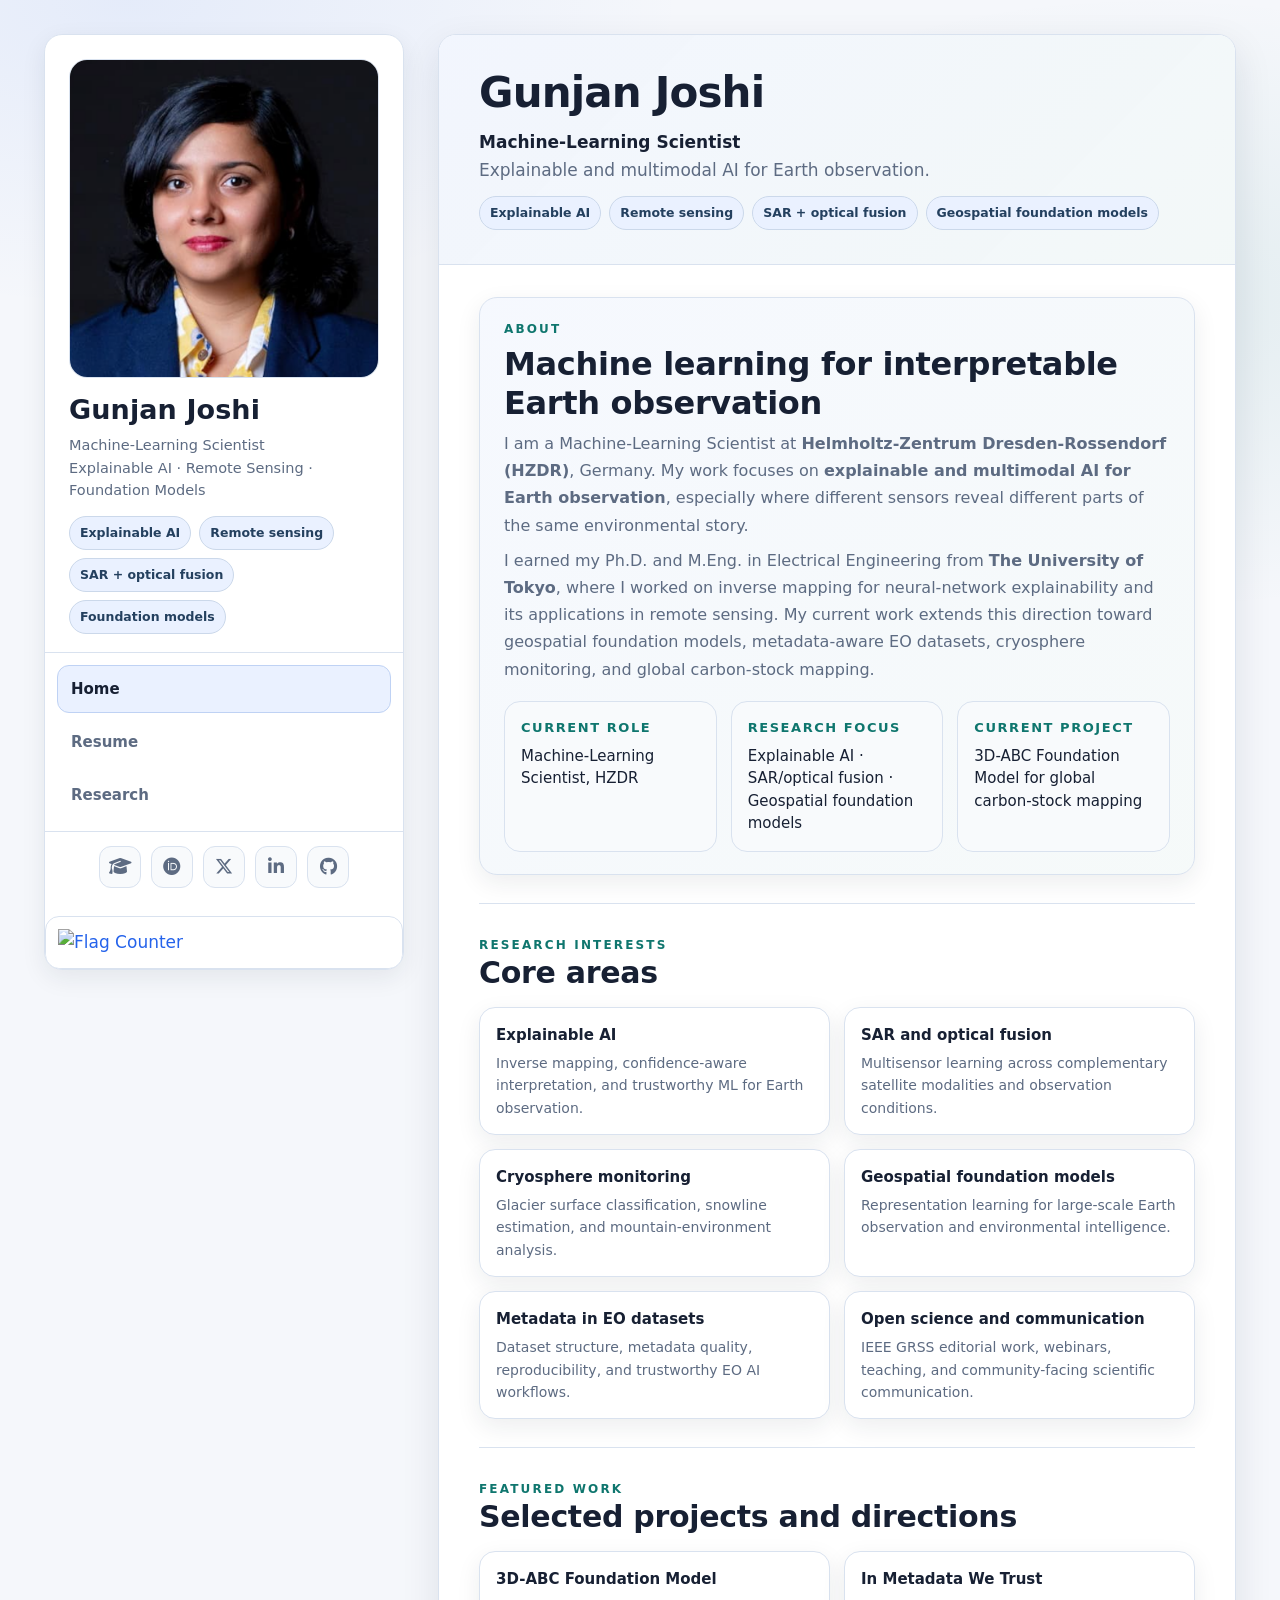
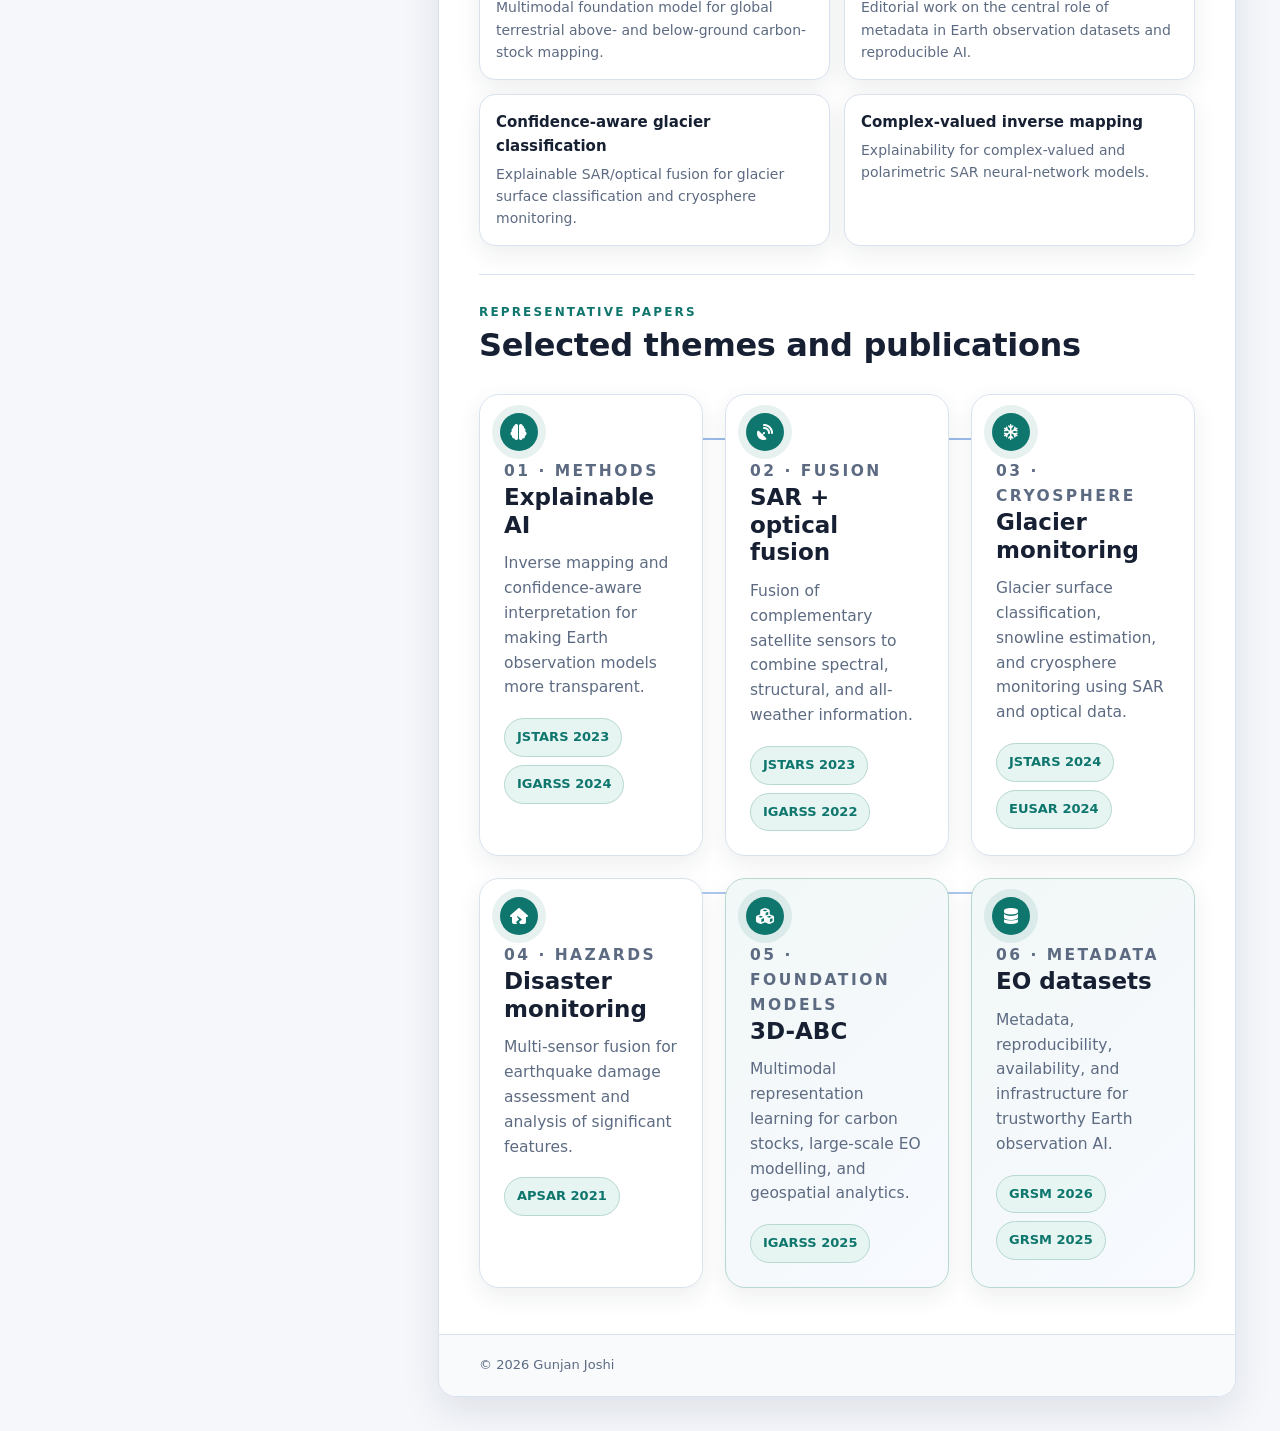
==== commit 2244d1a3: "Refactor HTML structure and update content sections" ====
--- a/index.html
+++ b/index.html
@@ -20,7 +20,6 @@
 
   <link rel="stylesheet" href="assets/css/style.css"/>
 
-  <!-- Icons -->
   <link
     rel="stylesheet"
     href="https://cdnjs.cloudflare.com/ajax/libs/font-awesome/6.5.2/css/all.min.css"
@@ -83,7 +82,6 @@
           </a>
         </div>
 
-        <!-- Flag counter retained -->
         <div style="margin-top:10px; padding:12px; border-radius:14px; border:1px solid var(--border); background:rgba(255,255,255,.03); overflow:auto;">
           <a href="https://info.flagcounter.com/4ujz" target="_blank" rel="noopener">
             <img
@@ -114,35 +112,128 @@
 
         <div class="content">
 
-          <div class="quote">
-            <p class="q">Turning multi-sensor Earth observations into interpretable science.</p>
-
-            <p class="sub" style="margin:0 0 10px 0">
-              I am a Machine-Learning Scientist at <strong>Helmholtz-Zentrum Dresden-Rossendorf (HZDR)</strong>, Germany, where I work on
-              <strong>foundation models for Earth observation</strong>. I earned my Ph.D. and M.Eng. in Electrical Engineering from
-              <strong>The University of Tokyo</strong>, specializing in <strong>explainable AI for remote sensing</strong>.
+          <section class="quote">
+            <p class="kicker">About</p>
+
+            <h2 class="section-title-sm" style="margin-top:6px">
+              Machine learning for interpretable Earth observation
+            </h2>
+
+            <p class="sub">
+              I am a Machine-Learning Scientist at <strong>Helmholtz-Zentrum Dresden-Rossendorf (HZDR)</strong>, Germany.
+              My work focuses on <strong>explainable and multimodal AI for Earth observation</strong>, especially where
+              different sensors reveal different parts of the same environmental story.
             </p>
 
-            <p class="sub" style="margin:0 0 10px 0">
-              My research connects <strong>interpretable machine learning</strong>, <strong>SAR and optical remote sensing</strong>,
-              and <strong>geospatial foundation models</strong>. I am especially interested in problems where different sensors reveal
-              different parts of the same environmental story, including glaciers, disaster monitoring, and global carbon-stock mapping.
+            <p class="sub">
+              I earned my Ph.D. and M.Eng. in Electrical Engineering from <strong>The University of Tokyo</strong>,
+              where I worked on inverse mapping for neural-network explainability and its applications in remote sensing.
+              My current work extends this direction toward geospatial foundation models, metadata-aware EO datasets,
+              cryosphere monitoring, and global carbon-stock mapping.
             </p>
 
-            <p class="sub" style="margin:0">
-              I also care about how we communicate science. Through <strong>IEEE GRSS</strong>, editorial work, webinars, teaching,
-              and outreach, I try to make remote sensing and AI more understandable, reproducible, and useful for the wider community.
-            </p>
-          </div>
+            <div class="info-grid">
+              <div class="info-card">
+                <strong>Current role</strong>
+                <span>Machine-Learning Scientist, HZDR</span>
+              </div>
+
+              <div class="info-card">
+                <strong>Research focus</strong>
+                <span>Explainable AI · SAR/optical fusion · Geospatial foundation models</span>
+              </div>
+
+              <div class="info-card">
+                <strong>Current project</strong>
+                <span>3D-ABC Foundation Model for global carbon-stock mapping</span>
+              </div>
+            </div>
+          </section>
+
+          <div class="hr"></div>
+
+          <section class="section-block">
+            <p class="kicker">Research interests</p>
+            <h2 class="section-title-sm">Core areas</h2>
+
+            <div class="pillgrid" style="margin-top:16px">
+              <div class="pill">
+                <p class="pill-title">Explainable AI</p>
+                <p class="pill-meta">Inverse mapping, confidence-aware interpretation, and trustworthy ML for Earth observation.</p>
+              </div>
+
+              <div class="pill">
+                <p class="pill-title">SAR and optical fusion</p>
+                <p class="pill-meta">Multisensor learning across complementary satellite modalities and observation conditions.</p>
+              </div>
+
+              <div class="pill">
+                <p class="pill-title">Cryosphere monitoring</p>
+                <p class="pill-meta">Glacier surface classification, snowline estimation, and mountain-environment analysis.</p>
+              </div>
+
+              <div class="pill">
+                <p class="pill-title">Geospatial foundation models</p>
+                <p class="pill-meta">Representation learning for large-scale Earth observation and environmental intelligence.</p>
+              </div>
+
+              <div class="pill">
+                <p class="pill-title">Metadata in EO datasets</p>
+                <p class="pill-meta">Dataset structure, metadata quality, reproducibility, and trustworthy EO AI workflows.</p>
+              </div>
+
+              <div class="pill">
+                <p class="pill-title">Open science and communication</p>
+                <p class="pill-meta">IEEE GRSS editorial work, webinars, teaching, and community-facing scientific communication.</p>
+              </div>
+            </div>
+          </section>
+
+          <div class="hr"></div>
+
+          <section class="section-block">
+            <p class="kicker">Featured work</p>
+            <h2 class="section-title-sm">Selected projects and directions</h2>
+
+            <div class="pillgrid" style="margin-top:16px">
+              <div class="pill">
+                <p class="pill-title">3D-ABC Foundation Model</p>
+                <p class="pill-meta">
+                  Multimodal foundation model for global terrestrial above- and below-ground carbon-stock mapping.
+                </p>
+              </div>
+
+              <div class="pill">
+                <p class="pill-title">In Metadata We Trust</p>
+                <p class="pill-meta">
+                  Editorial work on the central role of metadata in Earth observation datasets and reproducible AI.
+                </p>
+              </div>
+
+              <div class="pill">
+                <p class="pill-title">Confidence-aware glacier classification</p>
+                <p class="pill-meta">
+                  Explainable SAR/optical fusion for glacier surface classification and cryosphere monitoring.
+                </p>
+              </div>
+
+              <div class="pill">
+                <p class="pill-title">Complex-valued inverse mapping</p>
+                <p class="pill-meta">
+                  Explainability for complex-valued and polarimetric SAR neural-network models.
+                </p>
+              </div>
+            </div>
+          </section>
 
           <div class="hr"></div>
 
           <section class="experience-section" aria-labelledby="experience-title">
             <div class="section-heading-row">
               <div>
-                <p class="kicker">Research focus</p>
+                <p class="kicker">Representative papers</p>
                 <h2 id="experience-title" class="section-title-sm">
-                  Selected themes and representative papers
+                  Selected themes and publications
                 </h2>
               </div>
             </div>
@@ -153,7 +244,7 @@
                 <div class="node-icon">
                   <i class="fa-solid fa-brain" aria-hidden="true"></i>
                 </div>
-                <p class="experience-step">01 · Method core</p>
+                <p class="experience-step">01 · Methods</p>
                 <h3>Explainable AI</h3>
                 <p>
                   Inverse mapping and confidence-aware interpretation for making Earth observation models more transparent.
@@ -168,7 +259,7 @@
                 <div class="node-icon">
                   <i class="fa-solid fa-satellite-dish" aria-hidden="true"></i>
                 </div>
-                <p class="experience-step">02 · Sensor fusion</p>
+                <p class="experience-step">02 · Fusion</p>
                 <h3>SAR + optical fusion</h3>
                 <p>
                   Fusion of complementary satellite sensors to combine spectral, structural, and all-weather information.
@@ -212,27 +303,28 @@
                 <div class="node-icon">
                   <i class="fa-solid fa-cubes" aria-hidden="true"></i>
                 </div>
-                <p class="experience-step">05 · Current direction</p>
-                <h3>Geospatial foundation models</h3>
+                <p class="experience-step">05 · Foundation models</p>
+                <h3>3D-ABC</h3>
                 <p>
                   Multimodal representation learning for carbon stocks, large-scale EO modelling, and geospatial analytics.
                 </p>
                 <div class="paper-links">
-                  <a href="https://doi.org/10.1109/IGARSS55030.2025.11242519" target="_blank" rel="noopener">3D-ABC</a>
+                  <a href="https://doi.org/10.1109/IGARSS55030.2025.11242519" target="_blank" rel="noopener">IGARSS 2025</a>
                 </div>
               </article>
 
               <article class="research-node featured">
                 <div class="node-icon">
-                  <i class="fa-solid fa-unlock-keyhole" aria-hidden="true"></i>
-                </div>
-                <p class="experience-step">06 · Open science</p>
-                <h3>Availability & reproducibility</h3>
-                <p>
-                  Editorial work on open science, research availability, reproducibility, and community infrastructure for EO.
-                </p>
-                <div class="paper-links">
-                  <a href="https://ieeexplore.ieee.org/stamp/stamp.jsp?arnumber=11489089" target="_blank" rel="noopener">GRSM column</a>
+                  <i class="fa-solid fa-database" aria-hidden="true"></i>
+                </div>
+                <p class="experience-step">06 · Metadata</p>
+                <h3>EO datasets</h3>
+                <p>
+                  Metadata, reproducibility, availability, and infrastructure for trustworthy Earth observation AI.
+                </p>
+                <div class="paper-links">
+                  <a href="https://doi.org/10.1109/MGRS.2025.3642203" target="_blank" rel="noopener">GRSM 2026</a>
+                  <a href="https://ieeexplore.ieee.org/stamp/stamp.jsp?arnumber=11489089" target="_blank" rel="noopener">GRSM 2025</a>
                 </div>
               </article>
 
--- a/assets/css/style.css
+++ b/assets/css/style.css
@@ -1,15 +1,19 @@
 :root{
-  --bg:#0b1020;
-  --text:#e7ecff;
-  --muted:#aab5dd;
-  --card: rgba(255,255,255,.03);
-  --border: rgba(231,236,255,.10);
-
-  /* Current site accents */
-  --accent:#7aa2ff;   /* blue */
-  --accent2:#5eead4;  /* teal */
-  --shadow: 0 18px 60px rgba(0,0,0,.45);
-  --radius:16px;
+  --bg:#f5f7fb;
+  --panel:#ffffff;
+  --panel-soft:#f8fafc;
+  --text:#172033;
+  --muted:#5d6b82;
+  --border:#d9e2ef;
+
+  --accent:#2563eb;
+  --accent2:#0f766e;
+  --accent-soft:#eaf1ff;
+  --accent2-soft:#e6f5f2;
+
+  --shadow:0 14px 38px rgba(20,32,55,.10);
+  --shadow-soft:0 8px 24px rgba(20,32,55,.08);
+  --radius:18px;
 }
 
 *{box-sizing:border-box}
@@ -21,132 +25,133 @@
   color:var(--text);
   font-size:17px;
   line-height:1.6;
-
-  /* Background image + dark overlay */
   background:
-    radial-gradient(1200px 800px at 25% 10%, rgba(122,162,255,.18), transparent 55%),
-    radial-gradient(1000px 800px at 80% 20%, rgba(94,234,212,.14), transparent 60%),
-    linear-gradient(rgba(5,7,15,.84), rgba(5,7,15,.86)),
-    url("../img/aerial-shot-swiss-alps.jpg");
-
-  background-size: cover;
-  background-position: center;
-  background-attachment: fixed;
-}
-
-a{color:var(--accent); text-decoration:none}
-a:hover{color:var(--text)}
-small{color:var(--muted)}
+    radial-gradient(900px 500px at 10% 0%, rgba(37,99,235,.08), transparent 62%),
+    radial-gradient(900px 500px at 90% 10%, rgba(15,118,110,.08), transparent 62%),
+    var(--bg);
+}
+
+a{
+  color:var(--accent);
+  text-decoration:none;
+}
+
+a:hover{
+  color:var(--accent2);
+}
+
+small{
+  color:var(--muted);
+}
 
 .container{
-  max-width: 1500px;
-  margin: 0 auto;
-  padding: 32px 42px;
+  max-width:1500px;
+  margin:0 auto;
+  padding:34px 44px;
 }
 
 .layout{
   display:grid;
-  grid-template-columns: 360px minmax(0, 1fr);
-  gap: 34px;
+  grid-template-columns:360px minmax(0,1fr);
+  gap:34px;
   align-items:start;
 }
 
-/* Mobile layout + fix the stacking/blur inconsistency */
-@media (max-width: 980px){
-  body{background-attachment: scroll;}
-  .container{padding: 18px;}
-  .layout{grid-template-columns: 1fr}
-
-  .main{
-    position: relative;
-    z-index: 2;
-    background: rgba(10,12,22,.72);
+@media (max-width:980px){
+  .container{
+    padding:18px;
+  }
+
+  .layout{
+    grid-template-columns:1fr;
   }
 
   .sidebar{
-    position: sticky;
-    z-index: 1;
+    position:relative !important;
+    top:auto !important;
   }
 }
 
 .sidebar{
-  position: sticky;
-  top: 18px;
-  border:1px solid var(--border);
-  background: rgba(10,12,22,.62);
-  -webkit-backdrop-filter: blur(10px);
-  backdrop-filter: blur(10px);
-  border-radius: var(--radius);
-  box-shadow: var(--shadow);
+  position:sticky;
+  top:18px;
+  border:1px solid var(--border);
+  background:var(--panel);
+  border-radius:var(--radius);
+  box-shadow:var(--shadow-soft);
   overflow:hidden;
 }
 
 .side-top{
-  padding: 22px 22px 14px 22px;
-  border-bottom: 1px solid var(--border);
+  padding:24px 24px 18px 24px;
+  border-bottom:1px solid var(--border);
 }
 
 .avatar{
-  width: 100%;
-  border-radius: 18px;
-  border: 1px solid var(--border);
-  background: rgba(255,255,255,.03);
+  width:100%;
   display:block;
+  border-radius:18px;
+  border:1px solid var(--border);
+  background:var(--panel-soft);
 }
 
 .name{
-  margin: 14px 0 0 0;
-  font-size: 26px;
-  letter-spacing: .2px;
+  margin:16px 0 0 0;
+  font-size:27px;
+  line-height:1.2;
+  letter-spacing:.1px;
+  color:var(--text);
 }
 
 .tagline{
-  margin: 8px 0 0 0;
-  color: var(--muted);
-  font-size: 14.5px;
+  margin:8px 0 0 0;
+  color:var(--muted);
+  font-size:14.5px;
   line-height:1.55;
 }
 
 .badges{
-  margin-top: 14px;
+  margin-top:14px;
   display:flex;
   flex-wrap:wrap;
-  gap: 8px;
+  gap:8px;
 }
 
 .badge{
-  font-size: 12.5px;
-  padding: 6px 10px;
-  border-radius: 999px;
-  border:1px solid var(--border);
-  color: var(--muted);
-  background: rgba(255,255,255,.03);
+  font-size:12.5px;
+  font-weight:700;
+  padding:6px 10px;
+  border-radius:999px;
+  border:1px solid #cbd8ea;
+  color:#24405f;
+  background:var(--accent-soft);
 }
 
 .nav{
   display:flex;
   flex-direction:column;
-  padding: 10px;
-  gap: 4px;
+  padding:12px;
+  gap:5px;
 }
 
 .nav a{
-  padding: 11px 12px;
-  border-radius: 12px;
-  color: var(--muted);
+  padding:11px 13px;
+  border-radius:12px;
+  color:var(--muted);
   border:1px solid transparent;
   font-size:15px;
+  font-weight:750;
 }
 
 .nav a.active,
 .nav a:hover{
-  color: var(--text);
-  border-color: rgba(122,162,255,.35);
-  background: rgba(122,162,255,.06);
+  color:var(--text);
+  border-color:#bfd2f4;
+  background:var(--accent-soft);
 }
 
 .side-links{
-  padding: 12px 16px 18px 16px;
+  padding:14px 16px 18px 16px;
   border-top:1px solid var(--border);
   display:flex;
   flex-wrap:wrap;
@@ -164,18 +169,18 @@
   display:inline-flex;
   align-items:center;
   gap:8px;
-  padding: 9px 10px;
-  border-radius: 12px;
-  border:1px solid var(--border);
-  background: rgba(255,255,255,.03);
-  color: var(--muted);
-  font-size: 13px;
+  padding:9px 10px;
+  border-radius:12px;
+  border:1px solid var(--border);
+  background:var(--panel-soft);
+  color:var(--muted);
+  font-size:13px;
 }
 
 .icon-btn:hover{
-  color:var(--text);
-  border-color: rgba(122,162,255,.35);
-  background: rgba(122,162,255,.06);
+  color:var(--accent);
+  border-color:#bfd2f4;
+  background:var(--accent-soft);
 }
 
 .icon-btn.icon-only{
@@ -193,45 +198,49 @@
   padding:0;
   margin:-1px;
   overflow:hidden;
-  clip:rect(0, 0, 0, 0);
+  clip:rect(0,0,0,0);
   white-space:nowrap;
   border:0;
 }
 
 .main{
   border:1px solid var(--border);
-  background: rgba(10,12,22,.58);
-  -webkit-backdrop-filter: blur(10px);
-  backdrop-filter: blur(10px);
-  border-radius: var(--radius);
-  box-shadow: var(--shadow);
+  background:var(--panel);
+  border-radius:var(--radius);
+  box-shadow:var(--shadow);
   overflow:hidden;
 }
 
 .header{
-  padding: 30px 36px;
-  border-bottom: 1px solid var(--border);
-  background: rgba(10,12,22,.35);
-  -webkit-backdrop-filter: blur(10px);
-  backdrop-filter: blur(10px);
+  padding:34px 40px;
+  border-bottom:1px solid var(--border);
+  background:
+    linear-gradient(135deg, rgba(37,99,235,.06), rgba(15,118,110,.05)),
+    var(--panel);
 }
 
 .header h1{
   margin:0;
-  font-size: 40px;
-  line-height:1.15;
+  font-size:42px;
+  line-height:1.12;
+  letter-spacing:-.02em;
+  color:var(--text);
 }
 
 .header p{
-  margin: 12px 0 0 0;
-  color: var(--muted);
-  max-width: 82ch;
-  font-size:16px;
+  margin:12px 0 0 0;
+  color:var(--muted);
+  max-width:82ch;
+  font-size:17px;
   line-height:1.65;
 }
 
+.header strong{
+  color:var(--text);
+}
+
 .actions{
-  margin-top: 18px;
+  margin-top:18px;
   display:flex;
   flex-wrap:wrap;
   gap:10px;
@@ -241,421 +250,440 @@
   display:inline-flex;
   align-items:center;
   justify-content:center;
-  padding: 11px 15px;
-  border-radius: 12px;
-  border: 1px solid var(--border);
-  color: var(--text);
-  background: rgba(255,255,255,.04);
-  font-weight: 700;
-  font-size: 14.5px;
+  padding:11px 15px;
+  border-radius:12px;
+  border:1px solid var(--border);
+  color:var(--text);
+  background:var(--panel-soft);
+  font-weight:800;
+  font-size:14.5px;
+  transition:transform .14s ease, background .14s ease, border-color .14s ease;
 }
 
 .btn.primary{
-  border-color: rgba(94,234,212,.55);
-  background: rgba(94,234,212,.10);
-}
-
-.btn:hover{transform: translateY(-1px)}
-.btn:active{transform: translateY(0)}
+  border-color:#9ec5ff;
+  background:var(--accent-soft);
+  color:#123a78;
+}
+
+.btn:hover{
+  transform:translateY(-1px);
+  color:var(--text);
+  border-color:#b8c9e4;
+}
+
+.btn:active{
+  transform:translateY(0);
+}
 
 .content{
-  padding: 28px 36px 38px 36px;
+  padding:32px 40px 42px 40px;
 }
 
 .section-title{
-  font-size: 30px;
-  margin: 0;
-  color: var(--text);
-  letter-spacing: .2px;
+  font-size:32px;
+  margin:0;
+  color:var(--text);
+  letter-spacing:-.01em;
 }
 
 .kicker{
-  color: var(--muted);
-  font-size: 12px;
-  letter-spacing: .18em;
-  text-transform: uppercase;
+  margin:0;
+  color:var(--accent2);
+  font-size:12px;
+  letter-spacing:.18em;
+  text-transform:uppercase;
+  font-weight:900;
 }
 
 .hr{
   border:0;
-  border-top: 1px solid var(--border);
-  margin: 24px 0;
-}
-
-/* Resume header row */
+  border-top:1px solid var(--border);
+  margin:28px 0;
+}
+
+.footer{
+  padding:20px 40px;
+  border-top:1px solid var(--border);
+  color:var(--muted);
+  font-size:13px;
+  display:flex;
+  justify-content:space-between;
+  gap:10px;
+  flex-wrap:wrap;
+  background:var(--panel-soft);
+}
+
+.footer .links{
+  display:flex;
+  gap:10px;
+  flex-wrap:wrap;
+  align-items:center;
+}
+
+.footer .links a{
+  color:var(--muted);
+  border:1px solid transparent;
+  padding:6px 8px;
+  border-radius:10px;
+}
+
+.footer .links a:hover{
+  color:var(--accent);
+  border-color:#bfd2f4;
+  background:var(--accent-soft);
+}
+
+/* Homepage profile blocks */
+
+.quote{
+  border:1px solid var(--border);
+  background:
+    linear-gradient(135deg, rgba(37,99,235,.045), rgba(15,118,110,.04)),
+    var(--panel);
+  border-radius:18px;
+  padding:22px 24px;
+  box-shadow:var(--shadow-soft);
+  position:relative;
+  overflow:hidden;
+}
+
+.quote .q{
+  margin:0 0 10px 0;
+  font-size:18px;
+  color:var(--text);
+  font-weight:850;
+}
+
+.quote .sub{
+  margin:8px 0 0 0;
+  color:var(--muted);
+  font-size:16px;
+  line-height:1.7;
+}
+
+/* Clean profile summary cards */
+
+.info-grid{
+  display:grid;
+  grid-template-columns:repeat(3,minmax(0,1fr));
+  gap:14px;
+  margin-top:18px;
+}
+
+.info-card{
+  border:1px solid var(--border);
+  background:var(--panel-soft);
+  border-radius:16px;
+  padding:16px 16px;
+}
+
+.info-card strong{
+  display:block;
+  font-size:13px;
+  color:var(--accent2);
+  text-transform:uppercase;
+  letter-spacing:.12em;
+  margin-bottom:6px;
+}
+
+.info-card span{
+  display:block;
+  color:var(--text);
+  font-size:15px;
+  line-height:1.5;
+}
+
+@media (max-width:900px){
+  .info-grid{
+    grid-template-columns:1fr;
+  }
+}
+
+/* Resume layout */
+
 .resume-top{
   display:flex;
   align-items:flex-start;
   justify-content:space-between;
-  gap: 12px;
+  gap:12px;
   flex-wrap:wrap;
-  margin-bottom: 12px;
-}
-
-/* Legacy two-column resume grid */
-.resume-grid{
-  display:grid;
-  grid-template-columns: 1fr 1fr;
-  gap: 34px;
-  align-items:start;
-}
-
-@media (max-width: 980px){
-  .resume-grid{grid-template-columns: 1fr}
-}
-
-.block h2{
-  font-size: 30px;
-  margin: 18px 0 12px 0;
+  margin-bottom:0;
+}
+
+.resume-stack{
+  display:flex;
+  flex-direction:column;
+  gap:26px;
+}
+
+.section-block{
+  padding-top:4px;
+}
+
+.section-block h2{
+  font-size:30px;
+  margin:0 0 16px 0;
+  color:var(--text);
+  letter-spacing:-.01em;
 }
 
 .timeline{
-  position: relative;
-  padding-left: 18px;
+  position:relative;
+  padding-left:20px;
 }
 
 .timeline:before{
   content:"";
   position:absolute;
-  left: 6px;
-  top: 6px;
-  bottom: 6px;
-  width: 1px;
-  background: rgba(255,255,255,.18);
+  left:6px;
+  top:8px;
+  bottom:8px;
+  width:2px;
+  background:#d7e3f5;
 }
 
 .item{
-  position: relative;
-  padding-left: 22px;
-  margin: 18px 0 26px 0;
+  position:relative;
+  padding-left:24px;
+  margin:18px 0 28px 0;
 }
 
 .dot{
   position:absolute;
-  left: -2px;
-  top: 6px;
-  width: 12px;
-  height: 12px;
-  border-radius: 999px;
-  background: var(--accent2);
-  box-shadow: 0 0 0 6px rgba(94,234,212,.10);
+  left:-2px;
+  top:6px;
+  width:14px;
+  height:14px;
+  border-radius:999px;
+  background:var(--accent2);
+  box-shadow:0 0 0 6px rgba(15,118,110,.11);
 }
 
 .role{
-  margin: 0;
-  font-size: 15px;
-  letter-spacing: .06em;
-  text-transform: uppercase;
-  color: var(--accent2);
-  font-weight: 800;
+  margin:0;
+  font-size:15px;
+  letter-spacing:.06em;
+  text-transform:uppercase;
+  color:var(--accent2);
+  font-weight:900;
 }
 
 .date{
   display:inline-block;
-  margin-top: 10px;
-  padding: 6px 10px;
-  border-radius: 10px;
-  background: rgba(255,255,255,.06);
-  border: 1px solid rgba(255,255,255,.10);
-  color: var(--text);
-  font-size: 13px;
-  font-weight: 700;
+  margin-top:10px;
+  padding:6px 10px;
+  border-radius:10px;
+  background:var(--accent-soft);
+  border:1px solid #c6d9f7;
+  color:#24405f;
+  font-size:13px;
+  font-weight:800;
 }
 
 .desc{
-  margin: 12px 0 0 0;
-  color: var(--text);
-  font-size: 15px;
+  margin:12px 0 0 0;
+  color:var(--text);
+  font-size:15.5px;
 }
 
 .desc em{
-  color: var(--text);
-  font-style: italic;
-  font-weight: 600;
-}
-
-.muted{color: var(--muted);}
-.label{color: var(--text); font-weight: 800;}
-.subtle{color: var(--muted); font-size: 14px;}
+  color:var(--text);
+  font-style:italic;
+  font-weight:650;
+}
+
+.muted{
+  color:var(--muted);
+}
+
+.label{
+  color:var(--text);
+  font-weight:850;
+}
+
+.subtle{
+  color:var(--muted);
+  font-size:14px;
+}
 
 .bullets{
-  margin: 10px 0 0 18px;
-  color: var(--text);
+  margin:10px 0 0 18px;
+  color:var(--text);
 }
 
 .bullets li{
-  margin: 6px 0;
-  color: var(--text);
-}
-
-.bullets li span{color: var(--muted);}
-
-.footer{
-  padding: 20px 36px;
-  border-top:1px solid var(--border);
-  color: var(--muted);
-  font-size: 13px;
-  display:flex;
-  justify-content:space-between;
-  gap: 10px;
-  flex-wrap:wrap;
-}
-
-.footer .links{
-  display:flex;
-  gap: 10px;
-  flex-wrap:wrap;
-  align-items:center;
-}
-
-.footer .links a{
-  color: var(--muted);
-  border:1px solid transparent;
-  padding: 6px 8px;
-  border-radius: 10px;
-}
-
-.footer .links a:hover{
-  color: var(--text);
-  border-color: rgba(122,162,255,.30);
-  background: rgba(122,162,255,.06);
-}
-
-/* Filter chips for research */
-.chip{
-  cursor:pointer;
-  user-select:none;
-  padding: 10px 14px;
-  border-radius: 999px;
-  border: 1px solid var(--border);
-  color: var(--muted);
-  background: rgba(255,255,255,.03);
-  font-weight: 800;
-  font-size: 13px;
-}
-
-.chip.active{
-  color: var(--text);
-  border-color: rgba(94,234,212,.55);
-  background: rgba(94,234,212,.10);
-}
-
-/* Resume layout updates */
-.resume-stack{
-  display:flex;
-  flex-direction:column;
-  gap: 22px;
-}
-
-.section-block{
-  padding-top: 6px;
-}
-
-.section-block h2{
-  font-size: 30px;
-  margin: 12px 0 12px 0;
-}
-
-/* Tabs */
-.tabbar{
-  display:flex;
-  flex-wrap:wrap;
-  gap: 10px;
-  margin: 10px 0 14px 0;
-}
-
+  margin:6px 0;
+  color:var(--text);
+}
+
+.bullets li span{
+  color:var(--muted);
+}
+
+/* Cards and pills */
+
+.pillgrid{
+  display:grid;
+  grid-template-columns:repeat(2,minmax(0,1fr));
+  gap:14px;
+}
+
+@media (max-width:820px){
+  .pillgrid{
+    grid-template-columns:1fr;
+  }
+}
+
+.pill{
+  border:1px solid var(--border);
+  background:var(--panel);
+  border-radius:16px;
+  padding:15px 16px;
+  box-shadow:var(--shadow-soft);
+  transition:transform .15s ease, border-color .15s ease, background .15s ease, box-shadow .15s ease;
+}
+
+.pill:hover{
+  transform:translateY(-2px);
+  border-color:#b9cae5;
+  background:var(--panel-soft);
+  box-shadow:var(--shadow);
+}
+
+.pill-title{
+  margin:0 0 5px 0;
+  font-weight:900;
+  color:var(--text);
+  font-size:15px;
+}
+
+.pill-meta{
+  margin:4px 0 0 0;
+  color:var(--muted);
+  font-size:14px;
+}
+
+/* Tabs and filters */
+
+.chip,
 .tab{
   cursor:pointer;
   user-select:none;
-  padding: 10px 14px;
-  border-radius: 999px;
-  border: 1px solid var(--border);
-  color: var(--muted);
-  background: rgba(255,255,255,.03);
-  font-weight: 800;
-  font-size: 13px;
-}
-
+  padding:10px 14px;
+  border-radius:999px;
+  border:1px solid var(--border);
+  color:var(--muted);
+  background:var(--panel-soft);
+  font-weight:850;
+  font-size:13px;
+}
+
+.chip.active,
 .tab.active{
-  color: var(--text);
-  border-color: rgba(94,234,212,.55);
-  background: rgba(94,234,212,.10);
-}
-
-/* Pop-out pills/cards */
-.pillgrid{
-  display:grid;
-  grid-template-columns: repeat(2, minmax(0, 1fr));
-  gap: 12px;
-}
-
-@media (max-width: 820px){
-  .pillgrid{grid-template-columns: 1fr}
-}
-
-.pill{
-  border: 1px solid var(--border);
-  background: rgba(255,255,255,.03);
-  border-radius: 14px;
-  padding: 12px 12px;
-  transition: transform .15s ease, border-color .15s ease, background .15s ease, box-shadow .15s ease;
-}
-
-.pill:hover{
-  transform: translateY(-3px);
-  border-color: rgba(122,162,255,.35);
-  background: rgba(122,162,255,.06);
-  box-shadow: 0 12px 36px rgba(0,0,0,.35);
-}
-
-.pill-title{
-  margin: 0 0 4px 0;
-  font-weight: 900;
-  color: var(--text);
-  font-size: 14px;
-}
-
-.pill-meta{
-  margin: 0;
-  color: var(--muted);
-  font-size: 13px;
-}
-
-/* Home page intro block */
-.quote{
-  border: 1px solid var(--border);
-  background: rgba(255,255,255,.02);
-  border-radius: 16px;
-  padding: 18px 18px;
-  position: relative;
+  color:#123a78;
+  border-color:#9ec5ff;
+  background:var(--accent-soft);
+}
+
+.tabbar{
+  display:flex;
+  flex-wrap:wrap;
+  gap:10px;
+  margin:10px 0 16px 0;
+}
+
+/* Research publications */
+
+.me{
+  color:var(--accent2);
+  font-weight:900;
+}
+
+.pub{
+  transition:transform .15s ease, border-color .15s ease, background .15s ease, box-shadow .15s ease;
+}
+
+.pub:hover{
+  transform:translateY(-2px);
+  border-color:#b9cae5 !important;
+  background:var(--panel-soft) !important;
+  box-shadow:var(--shadow-soft);
+}
+
+.pub-title{
+  font-weight:850;
+}
+
+.pub-authors{
+  margin:0 0 7px 0;
+  font-size:14.5px;
+  color:var(--muted);
+}
+
+.pub-mini-sep{
+  color:var(--muted);
+  font-weight:650;
+}
+
+.pub-mini{
+  font-size:12px;
+  font-weight:800;
+  color:var(--accent2);
+  text-decoration:none;
+  border:1px solid #b7d8d0;
+  padding:3px 8px;
+  border-radius:999px;
+  margin-left:6px;
+  background:var(--accent2-soft);
+}
+
+.pub-mini:hover{
+  color:var(--accent2);
+  text-decoration:underline;
+}
+
+/* Diagram */
+
+.diagram-wrap{
+  margin:12px 0 16px 0;
+  border:1px solid var(--border);
+  background:var(--panel);
+  border-radius:16px;
   overflow:hidden;
-}
-
-.quote:before{
-  content:"";
-  position:absolute;
-  inset:-2px;
-  background: radial-gradient(600px 220px at 10% 20%, rgba(122,162,255,.16), transparent 55%),
-              radial-gradient(600px 220px at 90% 80%, rgba(94,234,212,.12), transparent 60%);
-  opacity: .9;
-  pointer-events:none;
-}
-
-.quote > *{position:relative}
-
-.quote .q{
-  margin:0 0 8px 0;
-  font-size: 16px;
-  color: var(--text);
-  font-weight: 800;
-}
-
-.quote .sub{
-  margin: 8px 0 0 0;
-  color: var(--muted);
-  font-size: 15px;
-  line-height:1.65;
-}
-
-/* KPI cards */
-.kpi{
-  display:grid;
-  grid-template-columns: repeat(3, minmax(0,1fr));
-  gap: 12px;
-  margin-top: 14px;
-}
-
-@media (max-width: 900px){
-  .kpi{grid-template-columns: 1fr}
-}
-
-.kpi .pill{padding: 14px 14px;}
-
-.kpi .num{
-  margin:0;
-  font-size: 20px;
-  font-weight: 900;
-  letter-spacing:.2px;
-}
-
-.kpi .lbl{
-  margin: 4px 0 0 0;
-  color: var(--muted);
-  font-size: 13px;
-}
-
-/* Diagram */
-.diagram-wrap{
-  margin: 12px 0 16px 0;
-  border: 1px solid var(--border);
-  background: rgba(255,255,255,.02);
-  border-radius: 16px;
-  overflow:hidden;
+  box-shadow:var(--shadow-soft);
 }
 
 .diagram-wrap img{
   display:block;
-  width: 100%;
-  height: auto;
+  width:100%;
+  height:auto;
 }
 
 .diagram-cap{
-  padding: 10px 12px 12px 12px;
-  color: var(--muted);
-  font-size: 13px;
-  border-top: 1px solid var(--border);
-}
-
-/* Publications */
-.me{
-  color: var(--accent2);
-  font-weight: 900;
-}
-
-.pub-authors{
-  margin:0 0 6px 0;
-  font-size: 13px;
-  color: var(--muted);
-}
-
-.pub-mini-sep{
-  color: var(--muted);
-  font-weight: 600;
-}
-
-.pub-mini{
-  font-size: 12px;
-  font-weight: 700;
-  color: var(--accent2);
-  text-decoration: none;
-  border: 1px solid rgba(231,236,255,0.14);
-  padding: 2px 8px;
-  border-radius: 999px;
-  margin-left: 6px;
-  background: rgba(255,255,255,0.02);
-}
-
-.pub-mini:hover{
-  text-decoration: underline;
-}
-
-/* =========================================================
-   Research threads / connected paper cards
-   ========================================================= */
+  padding:10px 12px 12px 12px;
+  color:var(--muted);
+  font-size:13px;
+  border-top:1px solid var(--border);
+}
+
+/* Research themes / representative papers */
 
 .section-heading-row{
   display:flex;
   align-items:flex-end;
   justify-content:space-between;
   gap:18px;
-  margin-bottom:22px;
+  margin-bottom:20px;
 }
 
 .section-title-sm{
   margin:4px 0 0 0;
-  font-size:36px;
-  line-height:1.18;
+  font-size:32px;
+  line-height:1.2;
   max-width:760px;
+  color:var(--text);
+  letter-spacing:-.01em;
 }
 
 .section-note{
@@ -673,45 +701,43 @@
 .research-flow{
   position:relative;
   display:grid;
-  grid-template-columns:repeat(3, minmax(0, 1fr));
-  gap:24px;
-  padding:14px 0 4px 0;
-}
-
-/* Main connection spine */
+  grid-template-columns:repeat(3,minmax(0,1fr));
+  gap:22px;
+  padding:10px 0 4px 0;
+}
+
 .research-flow::before{
   content:"";
   position:absolute;
   left:8%;
   right:8%;
-  top:56px;
+  top:54px;
   height:2px;
   background:linear-gradient(
     90deg,
-    rgba(122,162,255,.05),
-    rgba(122,162,255,.55),
-    rgba(94,234,212,.65),
-    rgba(122,162,255,.55),
-    rgba(122,162,255,.05)
+    rgba(37,99,235,.05),
+    rgba(37,99,235,.42),
+    rgba(15,118,110,.55),
+    rgba(37,99,235,.42),
+    rgba(37,99,235,.05)
   );
   z-index:0;
 }
 
-/* Second-row connection spine */
 .research-flow::after{
   content:"";
   position:absolute;
   left:8%;
   right:8%;
-  top:calc(50% + 56px);
+  top:calc(50% + 54px);
   height:2px;
   background:linear-gradient(
     90deg,
-    rgba(122,162,255,.05),
-    rgba(122,162,255,.45),
-    rgba(94,234,212,.55),
-    rgba(122,162,255,.45),
-    rgba(122,162,255,.05)
+    rgba(37,99,235,.05),
+    rgba(37,99,235,.35),
+    rgba(15,118,110,.45),
+    rgba(37,99,235,.35),
+    rgba(37,99,235,.05)
   );
   z-index:0;
 }
@@ -719,31 +745,27 @@
 .research-node{
   position:relative;
   z-index:1;
-  min-height:310px;
-  border:1px solid rgba(231,236,255,.12);
-  background:
-    radial-gradient(420px 180px at 15% 0%, rgba(122,162,255,.12), transparent 52%),
-    rgba(255,255,255,.035);
+  min-height:300px;
+  border:1px solid var(--border);
+  background:var(--panel);
   border-radius:20px;
   padding:64px 24px 24px 24px;
-  box-shadow:0 12px 34px rgba(0,0,0,.22);
+  box-shadow:var(--shadow-soft);
   transition:transform .18s ease, border-color .18s ease, background .18s ease, box-shadow .18s ease;
 }
 
 .research-node:hover{
-  transform:translateY(-4px);
-  border-color:rgba(94,234,212,.45);
+  transform:translateY(-3px);
+  border-color:#b7c8e3;
+  background:var(--panel-soft);
+  box-shadow:var(--shadow);
+}
+
+.research-node.featured{
+  border-color:#b7d8d0;
   background:
-    radial-gradient(420px 180px at 15% 0%, rgba(94,234,212,.15), transparent 52%),
-    rgba(255,255,255,.045);
-  box-shadow:0 18px 44px rgba(0,0,0,.34);
-}
-
-.research-node.featured{
-  border-color:rgba(94,234,212,.30);
-  background:
-    radial-gradient(480px 220px at 18% 0%, rgba(94,234,212,.16), transparent 54%),
-    rgba(255,255,255,.04);
+    linear-gradient(135deg, rgba(15,118,110,.055), rgba(37,99,235,.035)),
+    var(--panel);
 }
 
 .node-icon{
@@ -756,11 +778,9 @@
   display:flex;
   align-items:center;
   justify-content:center;
-  color:#061018;
+  color:#ffffff;
   background:var(--accent2);
-  box-shadow:
-    0 0 0 8px rgba(94,234,212,.12),
-    0 0 22px rgba(94,234,212,.30);
+  box-shadow:0 0 0 8px rgba(15,118,110,.10);
   font-size:16px;
 }
 
@@ -776,7 +796,7 @@
 .research-node h3{
   margin:0 0 12px 0;
   color:var(--text);
-  font-size:24px;
+  font-size:23px;
   line-height:1.2;
 }
 
@@ -799,20 +819,21 @@
   align-items:center;
   padding:8px 12px;
   border-radius:999px;
-  border:1px solid rgba(94,234,212,.34);
-  background:rgba(94,234,212,.08);
-  color:var(--text);
+  border:1px solid #b7d8d0;
+  background:var(--accent2-soft);
+  color:var(--accent2);
   font-size:13px;
-  font-weight:800;
+  font-weight:850;
 }
 
 .paper-links a:hover{
-  border-color:rgba(94,234,212,.60);
-  background:rgba(94,234,212,.15);
-  color:var(--text);
-}
-
-/* Mobile layout */
+  border-color:var(--accent2);
+  background:#d9f1eb;
+  color:var(--accent2);
+}
+
+/* Responsive */
+
 @media (max-width:980px){
   .section-heading-row{
     align-items:flex-start;
@@ -838,9 +859,9 @@
     height:auto;
     background:linear-gradient(
       180deg,
-      rgba(122,162,255,.45),
-      rgba(94,234,212,.65),
-      rgba(122,162,255,.45)
+      rgba(37,99,235,.38),
+      rgba(15,118,110,.55),
+      rgba(37,99,235,.38)
     );
   }
 
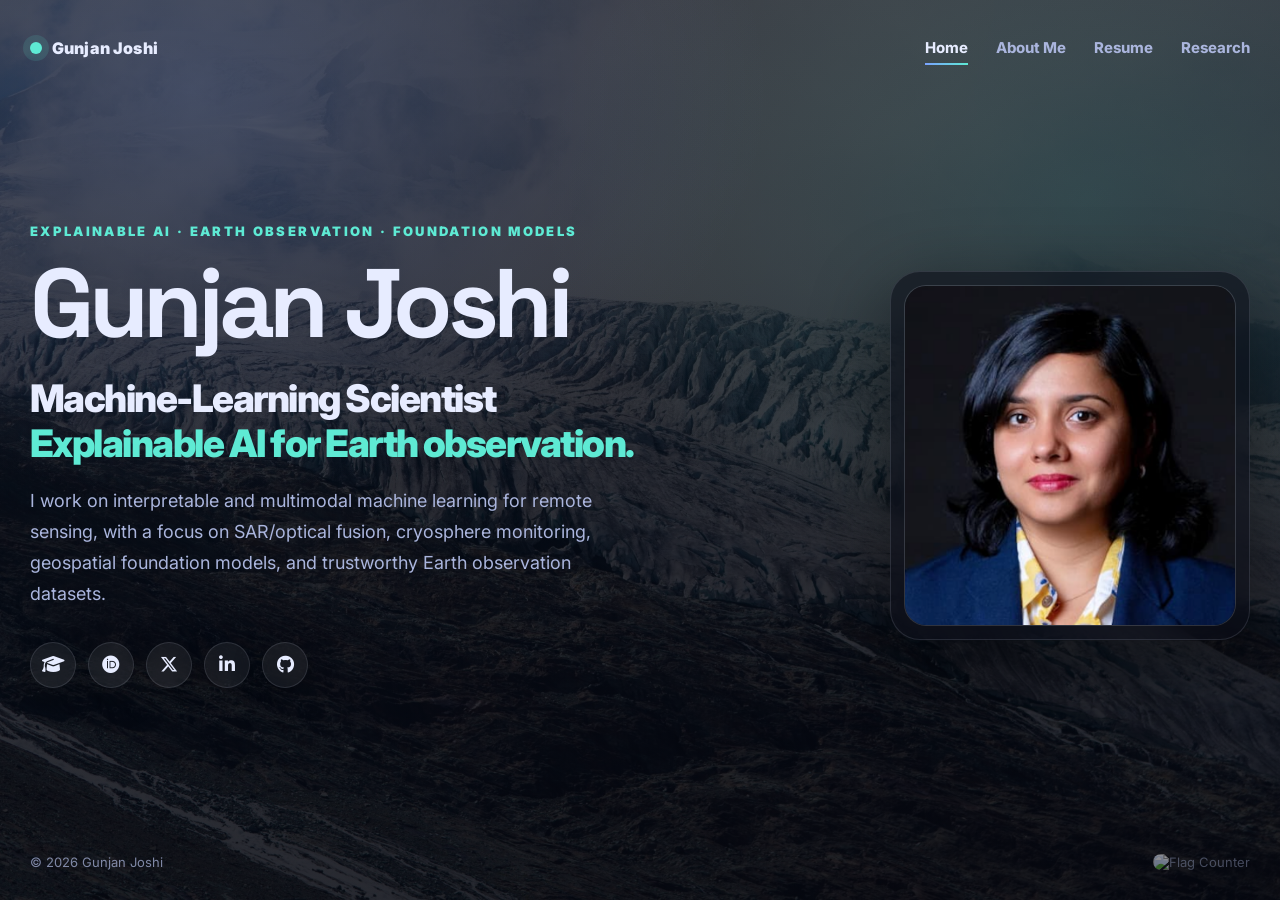
==== commit 7f9cfcf6: "Modify meta description and add redirect to home Updated the meta description and added a redirect s" ====
--- a/index.html
+++ b/index.html
@@ -3,344 +3,22 @@
 <head>
   <meta charset="utf-8"/>
   <meta name="viewport" content="width=device-width, initial-scale=1"/>
+
   <title>Gunjan Joshi</title>
-  <meta name="description" content="Gunjan Joshi — Machine-learning scientist working on explainable AI, multimodal remote sensing, SAR/optical fusion, cryosphere monitoring, and geospatial foundation models."/>
+  <meta name="description" content="Gunjan Joshi — Machine-Learning Scientist working on explainable AI for Earth observation."/>
 
-  <meta property="og:type" content="website">
-  <meta property="og:url" content="https://joshigunjan.github.io/">
-  <meta property="og:title" content="Gunjan Joshi">
-  <meta property="og:description" content="Machine-learning scientist at HZDR working on explainable AI, SAR/optical fusion, and geospatial foundation models for Earth observation.">
-  <meta property="og:image" content="https://joshigunjan.github.io/assets/img/og-card.png">
+  <meta http-equiv="refresh" content="0; url=home.html">
 
-  <meta name="twitter:card" content="summary_large_image">
-  <meta name="twitter:title" content="Gunjan Joshi">
-  <meta name="twitter:description" content="Explainable AI, SAR + optical fusion, and foundation models for Earth observation.">
-  <meta name="twitter:image" content="https://joshigunjan.github.io/assets/img/og-card.png">
-  <meta name="twitter:site" content="@gunjanjoshi882">
+  <link rel="canonical" href="https://joshigunjan.github.io/home.html">
 
-  <link rel="stylesheet" href="assets/css/style.css"/>
-
-  <link
-    rel="stylesheet"
-    href="https://cdnjs.cloudflare.com/ajax/libs/font-awesome/6.5.2/css/all.min.css"
-  />
+  <script>
+    window.location.replace("home.html");
+  </script>
 </head>
 
 <body>
-  <div class="container">
-    <div class="layout">
-
-      <aside class="sidebar">
-        <div class="side-top">
-          <img class="avatar" src="assets/img/Gunjan-Joshi-2.png" alt="Gunjan Joshi profile photo"/>
-
-          <h2 class="name">Gunjan Joshi</h2>
-
-          <p class="tagline">
-            Machine-Learning Scientist<br/>
-            Explainable AI · Remote Sensing · Foundation Models
-          </p>
-
-          <div class="badges">
-            <span class="badge">Explainable AI</span>
-            <span class="badge">Remote sensing</span>
-            <span class="badge">SAR + optical fusion</span>
-            <span class="badge">Foundation models</span>
-          </div>
-        </div>
-
-        <nav class="nav" aria-label="Primary">
-          <a class="active" href="index.html">Home</a>
-          <a href="resume.html">Resume</a>
-          <a href="research.html">Research</a>
-        </nav>
-
-        <div class="side-links icon-row">
-          <a class="icon-btn icon-only" href="https://scholar.google.com/citations?user=6i-Npr0AAAAJ&hl=en" target="_blank" rel="noopener" aria-label="Google Scholar" title="Google Scholar">
-            <i class="fa-solid fa-graduation-cap" aria-hidden="true"></i>
-            <span class="sr-only">Google Scholar</span>
-          </a>
-
-          <a class="icon-btn icon-only" href="https://orcid.org/0000-0001-6092-1408" target="_blank" rel="noopener" aria-label="ORCID" title="ORCID">
-            <i class="fa-brands fa-orcid" aria-hidden="true"></i>
-            <span class="sr-only">ORCID</span>
-          </a>
-
-          <a class="icon-btn icon-only" href="https://twitter.com/gunjanjoshi882" target="_blank" rel="noopener" aria-label="X / Twitter" title="X / Twitter">
-            <i class="fa-brands fa-x-twitter" aria-hidden="true"></i>
-            <span class="sr-only">X / Twitter</span>
-          </a>
-
-          <a class="icon-btn icon-only" href="https://www.linkedin.com/in/gunjan-joshi-793603197/" target="_blank" rel="noopener" aria-label="LinkedIn" title="LinkedIn">
-            <i class="fa-brands fa-linkedin-in" aria-hidden="true"></i>
-            <span class="sr-only">LinkedIn</span>
-          </a>
-
-          <a class="icon-btn icon-only" href="https://github.com/joshigunjan" target="_blank" rel="noopener" aria-label="GitHub" title="GitHub">
-            <i class="fa-brands fa-github" aria-hidden="true"></i>
-            <span class="sr-only">GitHub</span>
-          </a>
-        </div>
-
-        <div style="margin-top:10px; padding:12px; border-radius:14px; border:1px solid var(--border); background:rgba(255,255,255,.03); overflow:auto;">
-          <a href="https://info.flagcounter.com/4ujz" target="_blank" rel="noopener">
-            <img
-              src="https://s05.flagcounter.com/count2/4ujz/bg_13151F/txt_D6D6D6/border_13151F/columns_4/maxflags_30/viewers_0/labels_0/pageviews_0/flags_0/percent_0/"
-              alt="Flag Counter"
-              style="display:block; border:0; max-width:100%; height:auto;"
-            >
-          </a>
-        </div>
-      </aside>
-
-      <main class="main">
-        <header class="header">
-          <h1>Gunjan Joshi</h1>
-
-          <p>
-            <strong>Machine-Learning Scientist</strong><br/>
-            Explainable and multimodal AI for Earth observation.
-          </p>
-
-          <div class="badges" style="margin-top:12px">
-            <span class="badge">Explainable AI</span>
-            <span class="badge">Remote sensing</span>
-            <span class="badge">SAR + optical fusion</span>
-            <span class="badge">Geospatial foundation models</span>
-          </div>
-        </header>
-
-        <div class="content">
-
-          <section class="quote">
-            <p class="kicker">About</p>
-
-            <h2 class="section-title-sm" style="margin-top:6px">
-              Machine learning for interpretable Earth observation
-            </h2>
-
-            <p class="sub">
-              I am a Machine-Learning Scientist at <strong>Helmholtz-Zentrum Dresden-Rossendorf (HZDR)</strong>, Germany.
-              My work focuses on <strong>explainable and multimodal AI for Earth observation</strong>, especially where
-              different sensors reveal different parts of the same environmental story.
-            </p>
-
-            <p class="sub">
-              I earned my Ph.D. and M.Eng. in Electrical Engineering from <strong>The University of Tokyo</strong>,
-              where I worked on inverse mapping for neural-network explainability and its applications in remote sensing.
-              My current work extends this direction toward geospatial foundation models, metadata-aware EO datasets,
-              cryosphere monitoring, and global carbon-stock mapping.
-            </p>
-
-            <div class="info-grid">
-              <div class="info-card">
-                <strong>Current role</strong>
-                <span>Machine-Learning Scientist, HZDR</span>
-              </div>
-
-              <div class="info-card">
-                <strong>Research focus</strong>
-                <span>Explainable AI · SAR/optical fusion · Geospatial foundation models</span>
-              </div>
-
-              <div class="info-card">
-                <strong>Current project</strong>
-                <span>3D-ABC Foundation Model for global carbon-stock mapping</span>
-              </div>
-            </div>
-          </section>
-
-          <div class="hr"></div>
-
-          <section class="section-block">
-            <p class="kicker">Research interests</p>
-            <h2 class="section-title-sm">Core areas</h2>
-
-            <div class="pillgrid" style="margin-top:16px">
-              <div class="pill">
-                <p class="pill-title">Explainable AI</p>
-                <p class="pill-meta">Inverse mapping, confidence-aware interpretation, and trustworthy ML for Earth observation.</p>
-              </div>
-
-              <div class="pill">
-                <p class="pill-title">SAR and optical fusion</p>
-                <p class="pill-meta">Multisensor learning across complementary satellite modalities and observation conditions.</p>
-              </div>
-
-              <div class="pill">
-                <p class="pill-title">Cryosphere monitoring</p>
-                <p class="pill-meta">Glacier surface classification, snowline estimation, and mountain-environment analysis.</p>
-              </div>
-
-              <div class="pill">
-                <p class="pill-title">Geospatial foundation models</p>
-                <p class="pill-meta">Representation learning for large-scale Earth observation and environmental intelligence.</p>
-              </div>
-
-              <div class="pill">
-                <p class="pill-title">Metadata in EO datasets</p>
-                <p class="pill-meta">Dataset structure, metadata quality, reproducibility, and trustworthy EO AI workflows.</p>
-              </div>
-
-              <div class="pill">
-                <p class="pill-title">Open science and communication</p>
-                <p class="pill-meta">IEEE GRSS editorial work, webinars, teaching, and community-facing scientific communication.</p>
-              </div>
-            </div>
-          </section>
-
-          <div class="hr"></div>
-
-          <section class="section-block">
-            <p class="kicker">Featured work</p>
-            <h2 class="section-title-sm">Selected projects and directions</h2>
-
-            <div class="pillgrid" style="margin-top:16px">
-              <div class="pill">
-                <p class="pill-title">3D-ABC Foundation Model</p>
-                <p class="pill-meta">
-                  Multimodal foundation model for global terrestrial above- and below-ground carbon-stock mapping.
-                </p>
-              </div>
-
-              <div class="pill">
-                <p class="pill-title">In Metadata We Trust</p>
-                <p class="pill-meta">
-                  Editorial work on the central role of metadata in Earth observation datasets and reproducible AI.
-                </p>
-              </div>
-
-              <div class="pill">
-                <p class="pill-title">Confidence-aware glacier classification</p>
-                <p class="pill-meta">
-                  Explainable SAR/optical fusion for glacier surface classification and cryosphere monitoring.
-                </p>
-              </div>
-
-              <div class="pill">
-                <p class="pill-title">Complex-valued inverse mapping</p>
-                <p class="pill-meta">
-                  Explainability for complex-valued and polarimetric SAR neural-network models.
-                </p>
-              </div>
-            </div>
-          </section>
-
-          <div class="hr"></div>
-
-          <section class="experience-section" aria-labelledby="experience-title">
-            <div class="section-heading-row">
-              <div>
-                <p class="kicker">Representative papers</p>
-                <h2 id="experience-title" class="section-title-sm">
-                  Selected themes and publications
-                </h2>
-              </div>
-            </div>
-
-            <div class="research-flow">
-
-              <article class="research-node">
-                <div class="node-icon">
-                  <i class="fa-solid fa-brain" aria-hidden="true"></i>
-                </div>
-                <p class="experience-step">01 · Methods</p>
-                <h3>Explainable AI</h3>
-                <p>
-                  Inverse mapping and confidence-aware interpretation for making Earth observation models more transparent.
-                </p>
-                <div class="paper-links">
-                  <a href="https://doi.org/10.1109/JSTARS.2023.3308049" target="_blank" rel="noopener">JSTARS 2023</a>
-                  <a href="https://doi.org/10.1109/IGARSS53475.2024.10640643" target="_blank" rel="noopener">IGARSS 2024</a>
-                </div>
-              </article>
-
-              <article class="research-node">
-                <div class="node-icon">
-                  <i class="fa-solid fa-satellite-dish" aria-hidden="true"></i>
-                </div>
-                <p class="experience-step">02 · Fusion</p>
-                <h3>SAR + optical fusion</h3>
-                <p>
-                  Fusion of complementary satellite sensors to combine spectral, structural, and all-weather information.
-                </p>
-                <div class="paper-links">
-                  <a href="https://doi.org/10.1109/JSTARS.2023.3247788" target="_blank" rel="noopener">JSTARS 2023</a>
-                  <a href="https://doi.org/10.1109/IGARSS46834.2022.9884409" target="_blank" rel="noopener">IGARSS 2022</a>
-                </div>
-              </article>
-
-              <article class="research-node">
-                <div class="node-icon">
-                  <i class="fa-regular fa-snowflake" aria-hidden="true"></i>
-                </div>
-                <p class="experience-step">03 · Cryosphere</p>
-                <h3>Glacier monitoring</h3>
-                <p>
-                  Glacier surface classification, snowline estimation, and cryosphere monitoring using SAR and optical data.
-                </p>
-                <div class="paper-links">
-                  <a href="https://doi.org/10.1109/JSTARS.2024.3454789" target="_blank" rel="noopener">JSTARS 2024</a>
-                  <a href="https://ieeexplore.ieee.org/document/10659607" target="_blank" rel="noopener">EUSAR 2024</a>
-                </div>
-              </article>
-
-              <article class="research-node">
-                <div class="node-icon">
-                  <i class="fa-solid fa-house-crack" aria-hidden="true"></i>
-                </div>
-                <p class="experience-step">04 · Hazards</p>
-                <h3>Disaster monitoring</h3>
-                <p>
-                  Multi-sensor fusion for earthquake damage assessment and analysis of significant features.
-                </p>
-                <div class="paper-links">
-                  <a href="https://doi.org/10.1109/APSAR52370.2021.9688438" target="_blank" rel="noopener">APSAR 2021</a>
-                </div>
-              </article>
-
-              <article class="research-node featured">
-                <div class="node-icon">
-                  <i class="fa-solid fa-cubes" aria-hidden="true"></i>
-                </div>
-                <p class="experience-step">05 · Foundation models</p>
-                <h3>3D-ABC</h3>
-                <p>
-                  Multimodal representation learning for carbon stocks, large-scale EO modelling, and geospatial analytics.
-                </p>
-                <div class="paper-links">
-                  <a href="https://doi.org/10.1109/IGARSS55030.2025.11242519" target="_blank" rel="noopener">IGARSS 2025</a>
-                </div>
-              </article>
-
-              <article class="research-node featured">
-                <div class="node-icon">
-                  <i class="fa-solid fa-database" aria-hidden="true"></i>
-                </div>
-                <p class="experience-step">06 · Metadata</p>
-                <h3>EO datasets</h3>
-                <p>
-                  Metadata, reproducibility, availability, and infrastructure for trustworthy Earth observation AI.
-                </p>
-                <div class="paper-links">
-                  <a href="https://doi.org/10.1109/MGRS.2025.3642203" target="_blank" rel="noopener">GRSM 2026</a>
-                  <a href="https://ieeexplore.ieee.org/stamp/stamp.jsp?arnumber=11489089" target="_blank" rel="noopener">GRSM 2025</a>
-                </div>
-              </article>
-
-            </div>
-          </section>
-
-        </div>
-
-        <div class="footer">
-          <span>© 2026 Gunjan Joshi</span>
-        </div>
-      </main>
-
-    </div>
-  </div>
-
-  <script src="assets/js/main.js"></script>
+  <p>
+    Redirecting to <a href="home.html">Gunjan Joshi — Home</a>.
+  </p>
 </body>
 </html>
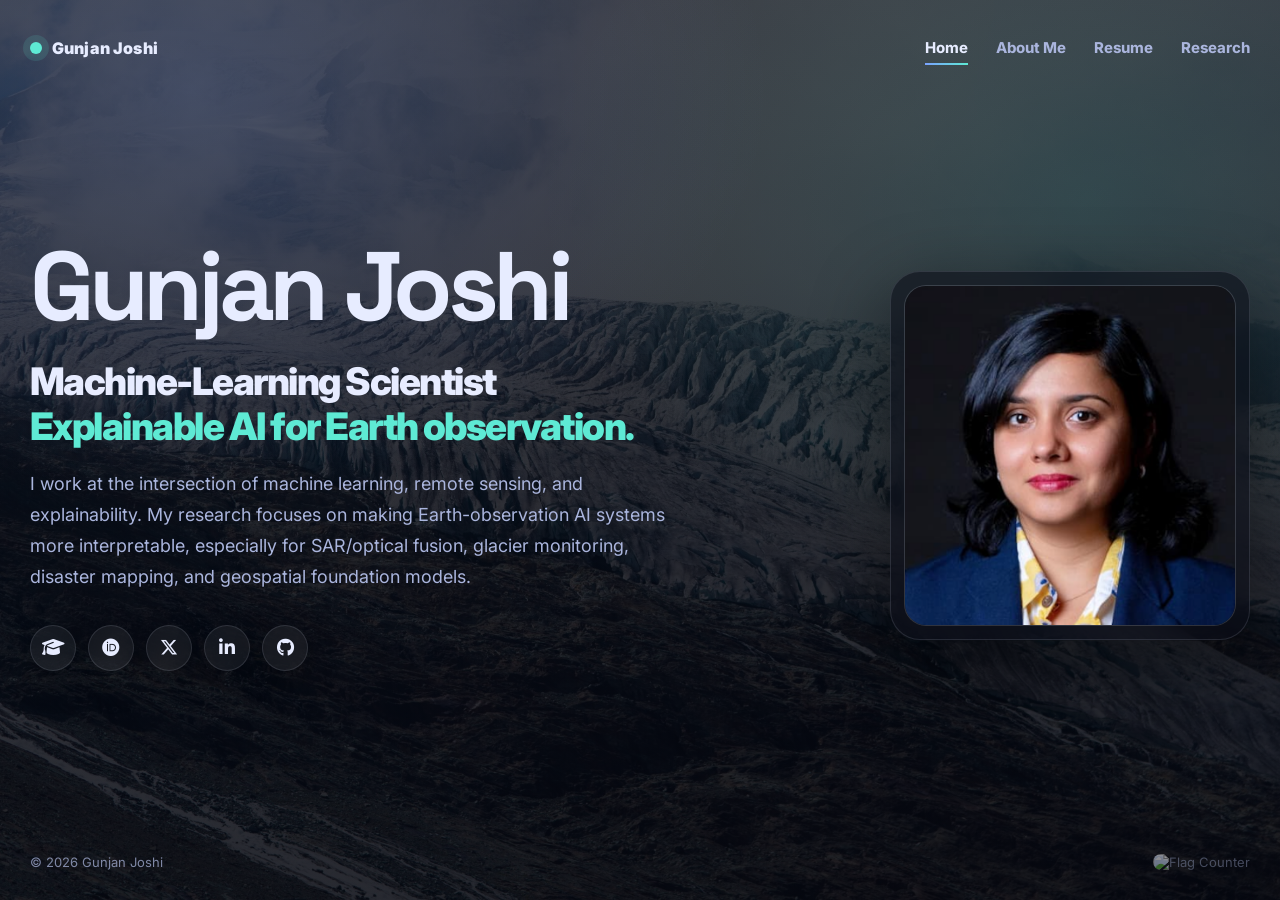
==== commit 6da94989: "Enhance index.html with meta tags and styles Added Open Graph and Twitter meta tags for better socia" ====
--- a/index.html
+++ b/index.html
@@ -3,22 +3,416 @@
 <head>
   <meta charset="utf-8"/>
   <meta name="viewport" content="width=device-width, initial-scale=1"/>
-
   <title>Gunjan Joshi</title>
   <meta name="description" content="Gunjan Joshi — Machine-Learning Scientist working on explainable AI for Earth observation."/>
 
-  <meta http-equiv="refresh" content="0; url=home.html">
-
-  <link rel="canonical" href="https://joshigunjan.github.io/home.html">
-
-  <script>
-    window.location.replace("home.html");
-  </script>
+  <meta property="og:type" content="website">
+  <meta property="og:url" content="https://joshigunjan.github.io/">
+  <meta property="og:title" content="Gunjan Joshi">
+  <meta property="og:description" content="Machine-Learning Scientist working on explainable AI, remote sensing, and geospatial foundation models.">
+  <meta property="og:image" content="https://joshigunjan.github.io/assets/img/og-card.png">
+
+  <meta name="twitter:card" content="summary_large_image">
+  <meta name="twitter:title" content="Gunjan Joshi">
+  <meta name="twitter:description" content="Explainable AI for Earth observation.">
+  <meta name="twitter:image" content="https://joshigunjan.github.io/assets/img/og-card.png">
+  <meta name="twitter:site" content="@gunjanjoshi882">
+
+  <link rel="preconnect" href="https://fonts.googleapis.com">
+  <link rel="preconnect" href="https://fonts.gstatic.com" crossorigin>
+  <link href="https://fonts.googleapis.com/css2?family=Inter:wght@400;500;600;700;800;900&family=Space+Grotesk:wght@600;700;800&display=swap" rel="stylesheet">
+
+  <link
+    rel="stylesheet"
+    href="https://cdnjs.cloudflare.com/ajax/libs/font-awesome/6.5.2/css/all.min.css"
+  />
+
+  <style>
+    :root{
+      --bg:#0b1020;
+      --text:#e7ecff;
+      --muted:#aab5dd;
+      --accent:#7aa2ff;
+      --accent2:#5eead4;
+      --panel:rgba(10,12,22,.66);
+      --border:rgba(231,236,255,.12);
+      --shadow:0 24px 80px rgba(0,0,0,.48);
+    }
+
+    *{box-sizing:border-box}
+    html{scroll-behavior:smooth}
+
+    body{
+      margin:0;
+      min-height:100vh;
+      font-family:"Inter", ui-sans-serif, system-ui, -apple-system, Segoe UI, Roboto, Helvetica, Arial;
+      color:var(--text);
+      background:
+        radial-gradient(1000px 700px at 15% 10%, rgba(122,162,255,.18), transparent 58%),
+        radial-gradient(950px 680px at 85% 22%, rgba(94,234,212,.13), transparent 58%),
+        linear-gradient(rgba(5,7,15,.76), rgba(5,7,15,.86)),
+        url("assets/img/aerial-shot-swiss-alps.jpg");
+      background-size:cover;
+      background-position:center;
+      background-attachment:fixed;
+      overflow-x:hidden;
+    }
+
+    a{
+      color:inherit;
+      text-decoration:none;
+    }
+
+    .page{
+      min-height:100vh;
+      display:flex;
+      flex-direction:column;
+    }
+
+    .topbar{
+      width:min(1220px, calc(100% - 56px));
+      margin:0 auto;
+      padding:30px 0;
+      display:flex;
+      align-items:center;
+      justify-content:space-between;
+      gap:24px;
+      position:relative;
+      z-index:3;
+    }
+
+    .brand{
+      display:flex;
+      align-items:center;
+      gap:10px;
+      color:var(--text);
+      font-weight:900;
+      letter-spacing:.01em;
+    }
+
+    .brand-mark{
+      width:12px;
+      height:12px;
+      border-radius:999px;
+      background:var(--accent2);
+      box-shadow:0 0 0 7px rgba(94,234,212,.12);
+    }
+
+    .top-nav{
+      display:flex;
+      align-items:center;
+      gap:28px;
+      color:var(--muted);
+      font-size:15px;
+      font-weight:750;
+    }
+
+    .top-nav a{
+      position:relative;
+      padding:8px 0;
+    }
+
+    .top-nav a::after{
+      content:"";
+      position:absolute;
+      left:0;
+      right:0;
+      bottom:0;
+      height:2px;
+      background:linear-gradient(90deg, var(--accent), var(--accent2));
+      transform:scaleX(0);
+      transform-origin:left;
+      transition:transform .18s ease;
+    }
+
+    .top-nav a:hover,
+    .top-nav a.active{
+      color:var(--text);
+    }
+
+    .top-nav a:hover::after,
+    .top-nav a.active::after{
+      transform:scaleX(1);
+    }
+
+    .hero{
+      flex:1;
+      width:min(1220px, calc(100% - 56px));
+      margin:0 auto;
+      display:grid;
+      grid-template-columns:minmax(0, 1.08fr) minmax(300px, .84fr);
+      align-items:center;
+      gap:72px;
+      padding:44px 0 64px;
+      position:relative;
+      z-index:2;
+    }
+
+    .hero-copy{
+      max-width:760px;
+    }
+
+    h1{
+      margin:0;
+      max-width:850px;
+      color:var(--text);
+      font-family:"Space Grotesk", ui-sans-serif, system-ui, sans-serif;
+      font-size:clamp(58px, 7.6vw, 104px);
+      line-height:.96;
+      letter-spacing:-.055em;
+      font-weight:800;
+    }
+
+    .role{
+      margin:26px 0 0 0;
+      color:var(--text);
+      font-size:clamp(26px, 3vw, 38px);
+      line-height:1.18;
+      font-weight:850;
+      letter-spacing:-.04em;
+    }
+
+    .role span{
+      color:var(--accent2);
+    }
+
+    .intro{
+      margin:20px 0 0 0;
+      max-width:650px;
+      color:var(--muted);
+      font-size:18px;
+      line-height:1.72;
+    }
+
+    .hero-links{
+      display:flex;
+      align-items:center;
+      flex-wrap:wrap;
+      gap:12px;
+      margin-top:32px;
+    }
+
+    .icon-link{
+      width:46px;
+      height:46px;
+      border-radius:999px;
+      display:inline-flex;
+      align-items:center;
+      justify-content:center;
+      border:1px solid var(--border);
+      background:rgba(255,255,255,.055);
+      color:var(--text);
+      font-size:18px;
+      box-shadow:0 12px 34px rgba(0,0,0,.24);
+      backdrop-filter:blur(10px);
+      transition:transform .18s ease, color .18s ease, background .18s ease, border-color .18s ease;
+    }
+
+    .icon-link:hover{
+      transform:translateY(-3px);
+      color:var(--accent2);
+      border-color:rgba(94,234,212,.45);
+      background:rgba(94,234,212,.10);
+    }
+
+    .photo-panel{
+      justify-self:end;
+      width:min(360px, 100%);
+      padding:13px;
+      border:1px solid var(--border);
+      border-radius:30px;
+      background:rgba(10,12,22,.58);
+      box-shadow:var(--shadow);
+      backdrop-filter:blur(12px);
+    }
+
+    .photo-panel img{
+      width:100%;
+      display:block;
+      border-radius:22px;
+      border:1px solid var(--border);
+      background:rgba(255,255,255,.04);
+    }
+
+    .footer{
+      width:min(1220px, calc(100% - 56px));
+      margin:0 auto;
+      padding:18px 0 30px;
+      display:flex;
+      justify-content:space-between;
+      align-items:center;
+      gap:20px;
+      color:rgba(170,181,221,.72);
+      font-size:13px;
+      position:relative;
+      z-index:2;
+    }
+
+    .visitor-counter{
+      max-width:220px;
+      opacity:.52;
+      transition:opacity .18s ease;
+    }
+
+    .visitor-counter:hover{
+      opacity:.9;
+    }
+
+    .visitor-counter img{
+      display:block;
+      max-width:100%;
+      height:auto;
+      border:0;
+      border-radius:8px;
+    }
+
+    .sr-only{
+      position:absolute;
+      width:1px;
+      height:1px;
+      padding:0;
+      margin:-1px;
+      overflow:hidden;
+      clip:rect(0,0,0,0);
+      white-space:nowrap;
+      border:0;
+    }
+
+    @media (max-width:900px){
+      body{background-attachment:scroll}
+
+      .topbar{
+        align-items:flex-start;
+        flex-direction:column;
+      }
+
+      .top-nav{
+        flex-wrap:wrap;
+        gap:18px;
+      }
+
+      .hero{
+        grid-template-columns:1fr;
+        gap:42px;
+        padding:36px 0 54px;
+      }
+
+      .photo-panel{
+        justify-self:start;
+        max-width:330px;
+      }
+
+      .footer{
+        flex-direction:column;
+        align-items:flex-start;
+      }
+    }
+
+    @media (max-width:560px){
+      .topbar,
+      .hero,
+      .footer{
+        width:min(100% - 32px, 1220px);
+      }
+
+      h1{
+        font-size:54px;
+      }
+
+      .role{
+        font-size:27px;
+      }
+
+      .intro{
+        font-size:17px;
+      }
+
+      .top-nav{
+        font-size:14px;
+      }
+    }
+  </style>
 </head>
 
 <body>
-  <p>
-    Redirecting to <a href="home.html">Gunjan Joshi — Home</a>.
-  </p>
+  <div class="page">
+
+    <header class="topbar">
+      <a class="brand" href="index.html" aria-label="Gunjan Joshi home">
+        <span class="brand-mark" aria-hidden="true"></span>
+        <span>Gunjan Joshi</span>
+      </a>
+
+      <nav class="top-nav" aria-label="Primary">
+        <a class="active" href="index.html">Home</a>
+        <a href="about.html">About Me</a>
+        <a href="resume.html">Resume</a>
+        <a href="research.html">Research</a>
+      </nav>
+    </header>
+
+    <main class="hero">
+      <section class="hero-copy">
+        <h1>Gunjan Joshi</h1>
+
+        <p class="role">
+          Machine-Learning Scientist<br/>
+          <span>Explainable AI for Earth observation.</span>
+        </p>
+
+        <p class="intro">
+          I work at the intersection of machine learning, remote sensing, and explainability.
+          My research focuses on making Earth-observation AI systems more interpretable,
+          especially for SAR/optical fusion, glacier monitoring, disaster mapping, and
+          geospatial foundation models.
+        </p>
+
+        <div class="hero-links" aria-label="External profiles">
+          <a class="icon-link" href="https://scholar.google.com/citations?user=6i-Npr0AAAAJ&hl=en" target="_blank" rel="noopener" aria-label="Google Scholar" title="Google Scholar">
+            <i class="fa-solid fa-graduation-cap" aria-hidden="true"></i>
+            <span class="sr-only">Google Scholar</span>
+          </a>
+
+          <a class="icon-link" href="https://orcid.org/0000-0001-6092-1408" target="_blank" rel="noopener" aria-label="ORCID" title="ORCID">
+            <i class="fa-brands fa-orcid" aria-hidden="true"></i>
+            <span class="sr-only">ORCID</span>
+          </a>
+
+          <a class="icon-link" href="https://twitter.com/gunjanjoshi882" target="_blank" rel="noopener" aria-label="X / Twitter" title="X / Twitter">
+            <i class="fa-brands fa-x-twitter" aria-hidden="true"></i>
+            <span class="sr-only">X / Twitter</span>
+          </a>
+
+          <a class="icon-link" href="https://www.linkedin.com/in/gunjan-joshi-793603197/" target="_blank" rel="noopener" aria-label="LinkedIn" title="LinkedIn">
+            <i class="fa-brands fa-linkedin-in" aria-hidden="true"></i>
+            <span class="sr-only">LinkedIn</span>
+          </a>
+
+          <a class="icon-link" href="https://github.com/joshigunjan" target="_blank" rel="noopener" aria-label="GitHub" title="GitHub">
+            <i class="fa-brands fa-github" aria-hidden="true"></i>
+            <span class="sr-only">GitHub</span>
+          </a>
+        </div>
+      </section>
+
+      <aside class="photo-panel" aria-label="Profile image">
+        <img src="assets/img/Gunjan-Joshi-2.png" alt="Gunjan Joshi profile photo"/>
+      </aside>
+    </main>
+
+    <footer class="footer">
+      <span>© 2026 Gunjan Joshi</span>
+
+      <div class="visitor-counter" aria-label="Visitor counter">
+        <a href="https://info.flagcounter.com/4ujz" target="_blank" rel="noopener">
+          <img
+            src="https://s05.flagcounter.com/count2/4ujz/bg_0B1020/txt_AAB5DD/border_0B1020/columns_4/maxflags_20/viewers_0/labels_0/pageviews_0/flags_0/percent_0/"
+            alt="Flag Counter"
+          >
+        </a>
+      </div>
+    </footer>
+
+  </div>
 </body>
 </html>
